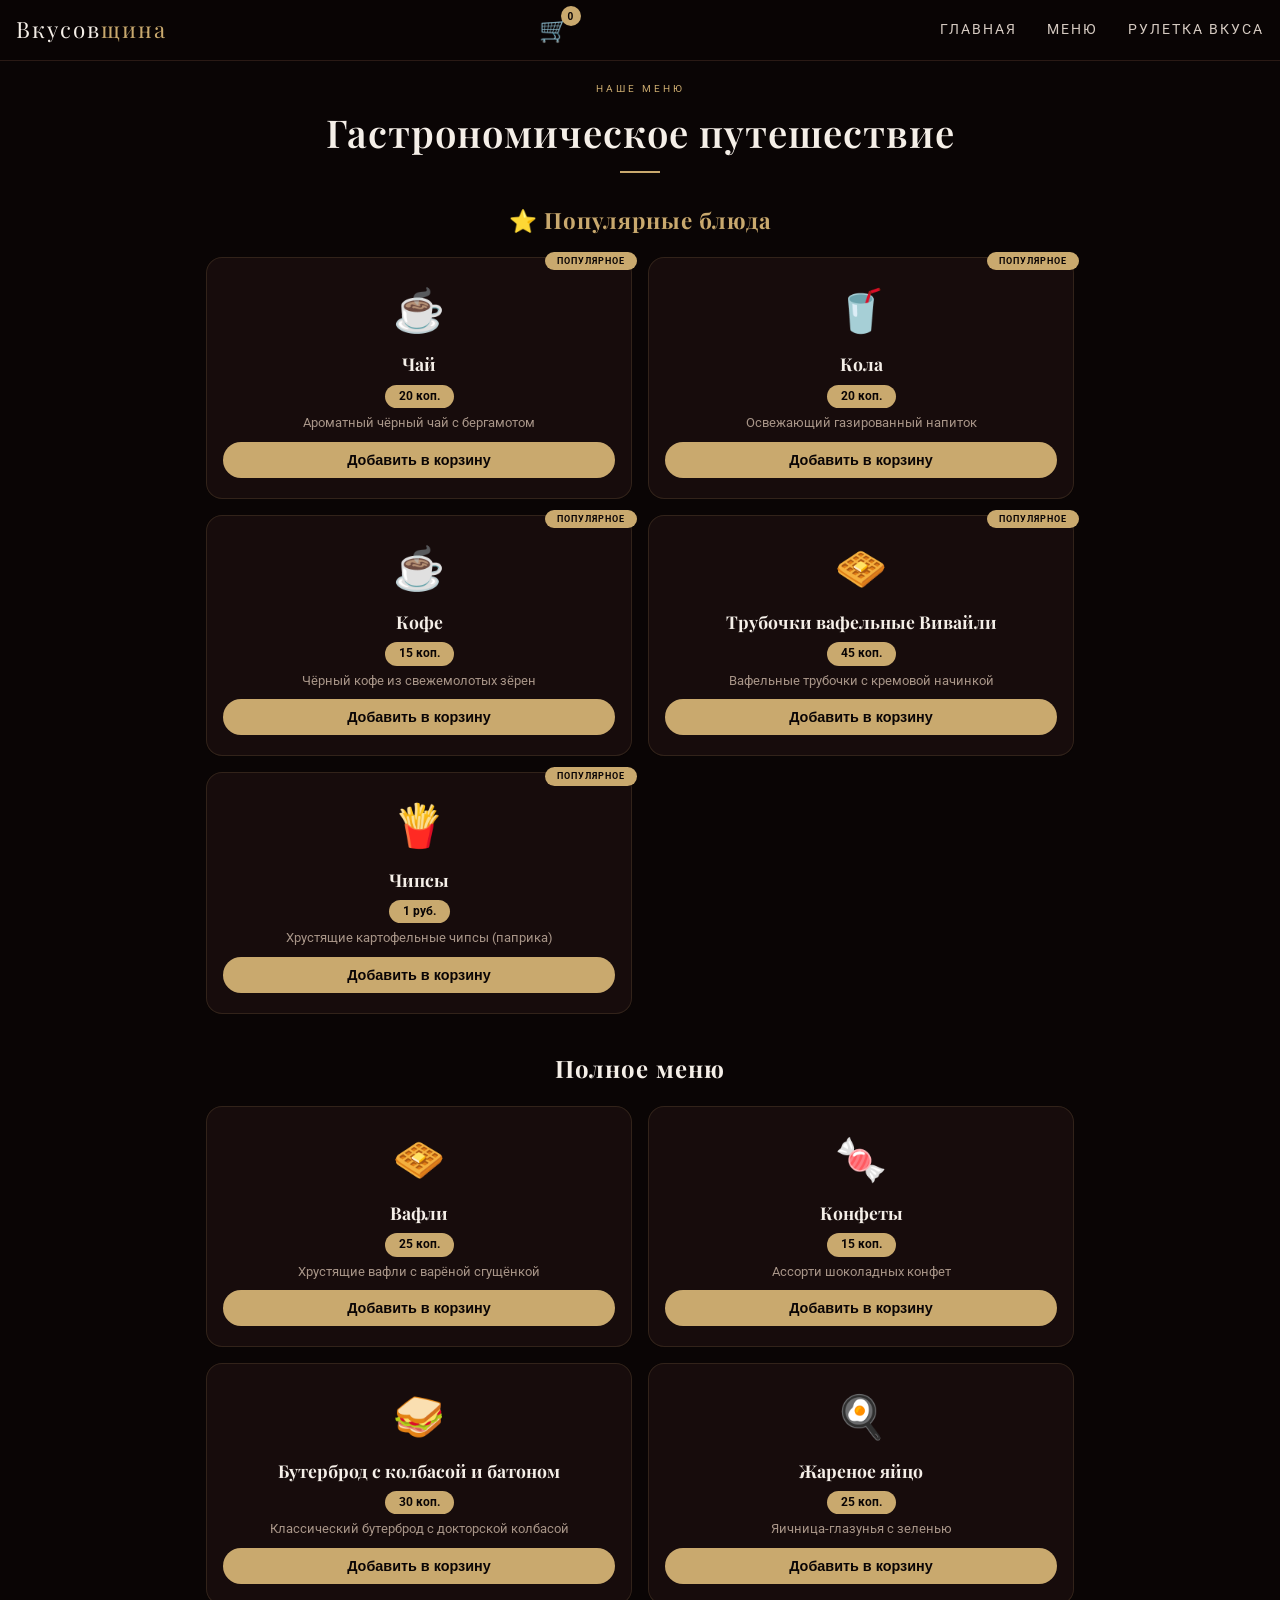
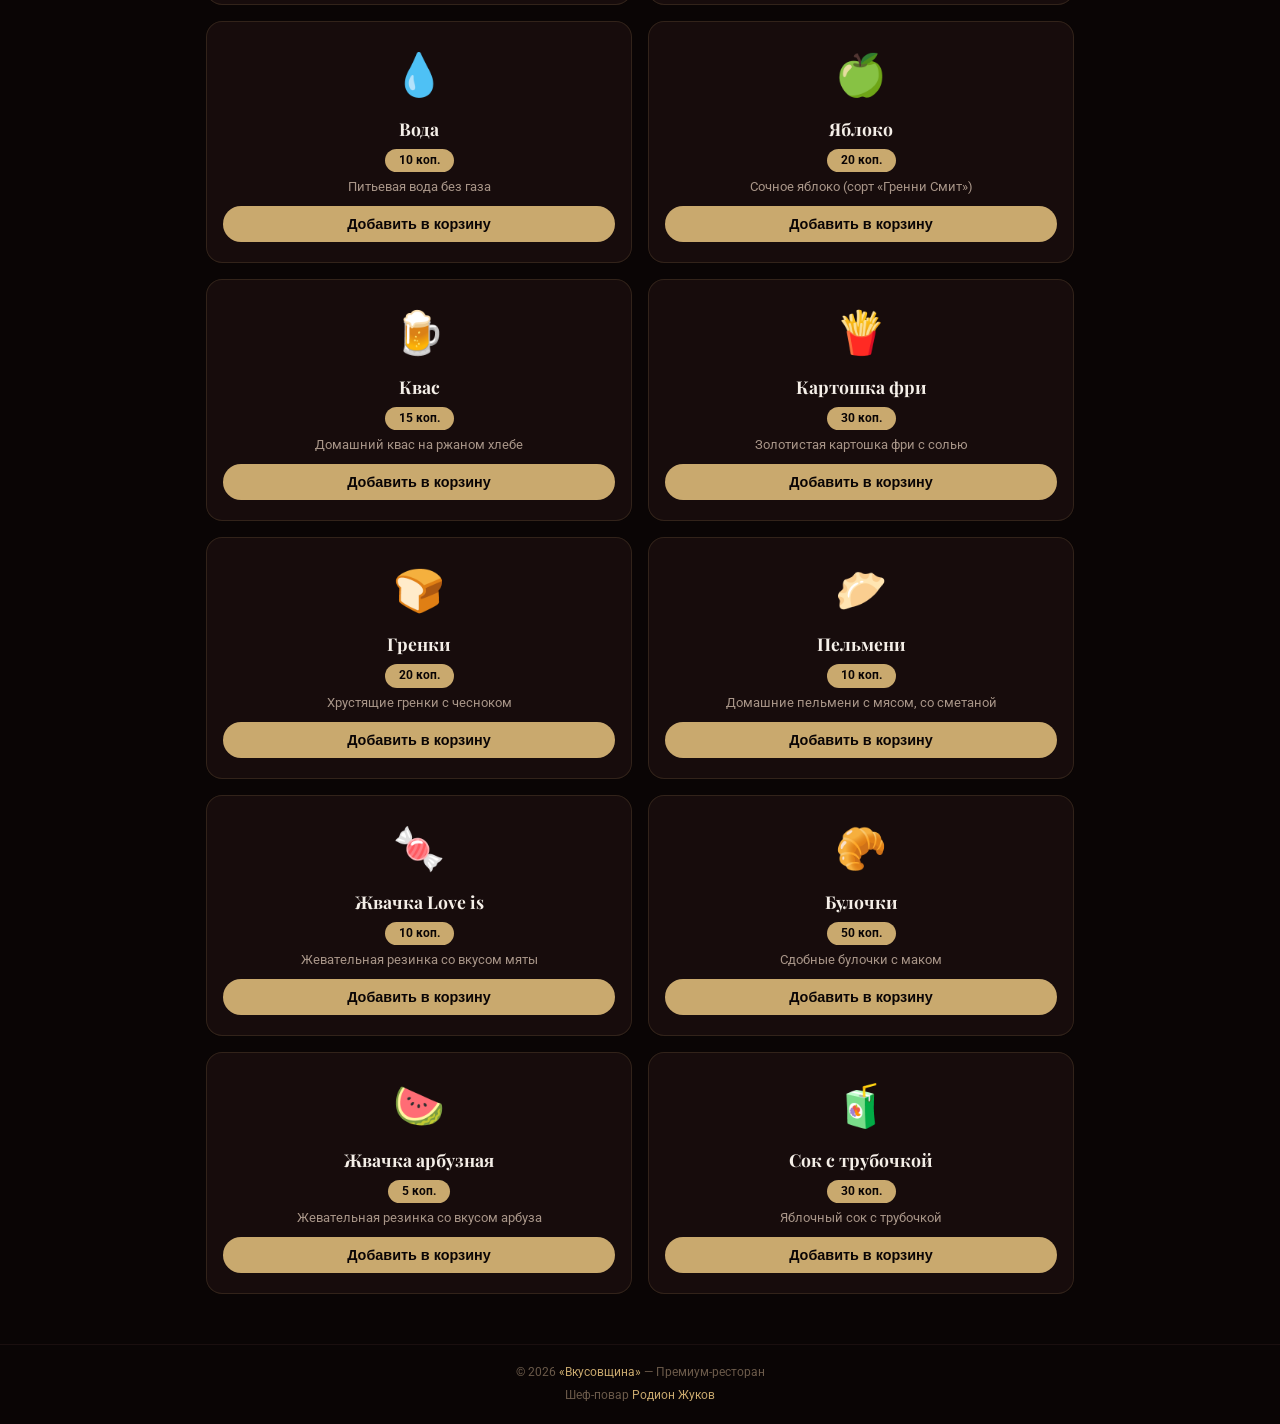
==== menu.html @ ceeba3f9 "Update menu.html" ====
<!DOCTYPE html>
<html lang="ru">
<head>
    <meta charset="UTF-8">
    <meta name="viewport" content="width=device-width, initial-scale=1.0, maximum-scale=1.0, user-scalable=yes">
    <title>Меню | Вкусовщина</title>
    <style>
        @import url('https://fonts.googleapis.com/css2?family=Playfair+Display:ital,wght@0,700;1,700&family=Roboto:wght@300;400;700&display=swap');

        * { margin: 0; padding: 0; box-sizing: border-box; }

        body {
            font-family: 'Roboto', sans-serif;
            background-color: #0a0505;
            color: #f5efe8;
            line-height: 1.6;
            min-height: 100vh;
        }

        .nav {
            background: rgba(10, 5, 5, 0.95);
            backdrop-filter: blur(10px);
            padding: 12px 16px;
            position: sticky;
            top: 0;
            z-index: 100;
            border-bottom: 1px solid #2a1a15;
            display: flex;
            justify-content: space-between;
            align-items: center;
        }
        .nav .logo {
            font-family: 'Playfair Display', serif;
            font-size: 1.4rem;
            color: #f5efe8;
            letter-spacing: 2px;
            text-decoration: none;
        }
        .nav .logo span { color: #c9a96e; }

        .nav .nav-right {
            display: flex;
            align-items: center;
            gap: 12px;
        }
        .nav .cart-btn {
            position: relative;
            background: none;
            border: none;
            font-size: 1.5rem;
            cursor: pointer;
            color: #d4c9c0;
            padding: 4px;
        }
        .nav .cart-btn .cart-count {
            position: absolute;
            top: -6px;
            right: -8px;
            background: #c9a96e;
            color: #0a0505;
            font-size: 0.65rem;
            font-weight: 700;
            border-radius: 50%;
            width: 20px;
            height: 20px;
            display: flex;
            align-items: center;
            justify-content: center;
        }
        .nav .menu-toggle {
            display: flex;
            flex-direction: column;
            cursor: pointer;
            padding: 4px;
            background: none;
            border: none;
            gap: 5px;
        }
        .nav .menu-toggle span {
            display: block;
            width: 28px;
            height: 2px;
            background: #d4c9c0;
            border-radius: 2px;
            transition: 0.3s;
        }
        .nav .menu-toggle.active span:nth-child(1) { transform: rotate(45deg) translate(5px, 5px); }
        .nav .menu-toggle.active span:nth-child(2) { opacity: 0; }
        .nav .menu-toggle.active span:nth-child(3) { transform: rotate(-45deg) translate(5px, -5px); }

        .nav .nav-links {
            display: none;
            flex-direction: column;
            position: absolute;
            top: 60px;
            left: 0;
            right: 0;
            background: rgba(10, 5, 5, 0.98);
            backdrop-filter: blur(10px);
            padding: 20px;
            border-bottom: 1px solid #2a1a15;
            gap: 12px;
        }
        .nav .nav-links.open { display: flex; }
        .nav .nav-links a {
            color: #d4c9c0;
            text-decoration: none;
            font-weight: 400;
            font-size: 1.1rem;
            text-transform: uppercase;
            letter-spacing: 2px;
            padding: 12px 0;
            border-bottom: 1px solid #1a0f0f;
            text-align: center;
        }
        .nav .nav-links a:last-child { border-bottom: none; }
        .nav .nav-links a:hover { color: #c9a96e; }

        .container {
            max-width: 600px;
            margin: 0 auto;
            padding: 20px 16px;
        }
        .section-header {
            text-align: center;
            margin-bottom: 30px;
        }
        .section-header .subtitle {
            font-size: 0.65rem;
            color: #c9a96e;
            text-transform: uppercase;
            letter-spacing: 3px;
            display: block;
            margin-bottom: 4px;
        }
        .section-header h1 {
            font-family: 'Playfair Display', serif;
            font-size: clamp(1.8rem, 5vw, 2.4rem);
            color: #f5efe8;
            font-weight: 600;
            letter-spacing: 1px;
        }
        .section-line {
            width: 40px;
            height: 2px;
            background: #c9a96e;
            margin: 8px auto 0;
        }

        .popular-section {
            margin-bottom: 35px;
        }
        .popular-section h2 {
            font-family: 'Playfair Display', serif;
            font-size: 1.4rem;
            color: #c9a96e;
            text-align: center;
            margin-bottom: 18px;
            letter-spacing: 1px;
        }

        .menu-grid {
            display: grid;
            grid-template-columns: 1fr;
            gap: 16px;
        }
        .menu-item {
            background: rgba(26, 15, 15, 0.85);
            backdrop-filter: blur(10px);
            border-radius: 16px;
            padding: 20px 16px;
            border: 1px solid rgba(201, 169, 110, 0.15);
            transition: all 0.3s;
            text-align: center;
            position: relative;
        }
        .menu-item .emoji {
            font-size: 2.6rem;
            display: block;
            margin-bottom: 6px;
        }
        .menu-item h3 {
            font-family: 'Playfair Display', serif;
            font-size: 1.1rem;
            color: #f5efe8;
            margin-bottom: 2px;
        }
        .menu-item .price {
            display: inline-block;
            background: #c9a96e;
            color: #0a0505;
            font-weight: 700;
            padding: 2px 14px;
            border-radius: 20px;
            font-size: 0.75rem;
            margin: 4px 0 6px;
        }
        .menu-item p {
            color: #a89588;
            font-size: 0.8rem;
            line-height: 1.4;
        }
        .menu-item .add-to-cart {
            margin-top: 10px;
            background: #c9a96e;
            color: #0a0505;
            border: none;
            padding: 10px 16px;
            border-radius: 30px;
            font-weight: 600;
            font-size: 0.9rem;
            cursor: pointer;
            transition: all 0.3s;
            width: 100%;
        }
        .menu-item .add-to-cart:hover {
            background: #e8d5a8;
        }

        .popular-badge {
            display: inline-block;
            background: #c9a96e;
            color: #0a0505;
            font-size: 0.55rem;
            font-weight: 700;
            padding: 2px 12px;
            border-radius: 20px;
            text-transform: uppercase;
            letter-spacing: 1px;
            position: absolute;
            top: -6px;
            right: -6px;
        }

        /* Модалки */
        .modal-overlay {
            display: none;
            position: fixed;
            inset: 0;
            background: rgba(0,0,0,0.85);
            backdrop-filter: blur(8px);
            z-index: 200;
            justify-content: center;
            align-items: center;
            padding: 20px;
        }
        .modal-overlay.open { display: flex; }
        .modal {
            background: #1a0f0f;
            border: 2px solid #c9a96e;
            border-radius: 24px;
            padding: 30px 20px;
            max-width: 450px;
            width: 100%;
            text-align: center;
            animation: modalPop 0.3s ease-out;
            position: relative;
        }
        @keyframes modalPop {
            0% { transform: scale(0.95); opacity: 0; }
            100% { transform: scale(1); opacity: 1; }
        }
        .modal .close-modal-btn {
            background: #c9a96e;
            color: #0a0505;
            border: none;
            padding: 10px 30px;
            border-radius: 30px;
            font-weight: 600;
            font-size: 1rem;
            cursor: pointer;
            transition: all 0.3s;
            margin-top: 10px;
        }
        .modal .close-modal-btn:hover { background: #e8d5a8; }
        .modal .modal-close-btn {
            position: absolute;
            top: 10px;
            right: 16px;
            font-size: 1.5rem;
            color: #a89588;
            cursor: pointer;
            background: none;
            border: none;
        }
        .modal .modal-close-btn:hover { color: #f5efe8; }

        .cart-modal .cart-items {
            margin: 15px 0;
            max-height: 250px;
            overflow-y: auto;
            text-align: left;
        }
        .cart-modal .cart-item {
            display: flex;
            justify-content: space-between;
            padding: 8px 0;
            border-bottom: 1px solid #2a1a15;
        }
        .cart-modal .cart-item .name { font-size: 0.95rem; }
        .cart-modal .cart-item .remove-btn {
            background: none;
            border: none;
            color: #a89588;
            font-size: 1.1rem;
            cursor: pointer;
        }
        .cart-modal .cart-item .remove-btn:hover { color: #e74c3c; }
        .cart-modal .cart-total {
            font-weight: 700;
            margin: 10px 0;
        }
        .cart-modal .order-cart-btn {
            background: #c9a96e;
            color: #0a0505;
            border: none;
            padding: 12px;
            border-radius: 30px;
            font-weight: 600;
            font-size: 1rem;
            cursor: pointer;
            width: 100%;
            margin-top: 5px;
        }
        .cart-modal .order-cart-btn:hover { background: #e8d5a8; }
        .cart-modal .empty-cart { color: #a89588; padding: 20px 0; }

        /* Модалка успеха */
        #orderSuccessModal .modal { border-color: #4CAF50; }
        #orderSuccessModal .emoji-big { font-size: 3.5rem; display: block; margin-bottom: 6px; }
        #orderSuccessModal h2 { color: #4CAF50; font-family: 'Playfair Display', serif; font-size: 1.6rem; }
        #orderSuccessModal .message { color: #d4c9c0; margin: 10px 0; }
        #orderSuccessModal .thanks { color: #c9a96e; font-weight: 700; margin-bottom: 10px; }

        .footer {
            background: #0a0505;
            text-align: center;
            padding: 18px;
            border-top: 1px solid #1a0f0f;
            color: #6b5a4a;
            font-size: 0.75rem;
            margin-top: 30px;
        }
        .footer span { color: #c9a96e; }

        @media (min-width: 500px) {
            .menu-grid { grid-template-columns: 1fr 1fr; }
        }
        @media (min-width: 768px) {
            .nav .menu-toggle { display: none; }
            .nav .nav-links {
                display: flex !important;
                flex-direction: row;
                position: static;
                background: none;
                backdrop-filter: none;
                padding: 0;
                border: none;
                gap: 30px;
            }
            .nav .nav-links a {
                font-size: 0.85rem;
                padding: 6px 0;
                border-bottom: none;
                text-align: left;
            }
            .container { max-width: 900px; }
        }
    </style>
</head>
<body>

    <!-- НАВИГАЦИЯ -->
    <nav class="nav">
        <a href="index.html" class="logo">Вкусов<span>щина</span></a>
        <div class="nav-right">
            <button class="cart-btn" id="cartBtn" aria-label="Корзина">
                🛒
                <span class="cart-count" id="cartCount">0</span>
            </button>
            <button class="menu-toggle" id="menuToggle" aria-label="Открыть меню">
                <span></span><span></span><span></span>
            </button>
        </div>
        <div class="nav-links" id="navLinks">
            <a href="index.html">Главная</a>
            <a href="menu.html">Меню</a>
            <a href="roulette.html">Рулетка Вкуса</a>
        </div>
    </nav>

    <div class="container">
        <div class="section-header">
            <span class="subtitle">Наше меню</span>
            <h1>Гастрономическое путешествие</h1>
            <div class="section-line"></div>
        </div>

        <div class="popular-section">
            <h2>⭐ Популярные блюда</h2>
            <div class="menu-grid" id="popularGrid"></div>
        </div>

        <h2 style="font-family:'Playfair Display',serif;font-size:1.5rem;color:#f5efe8;text-align:center;margin-bottom:18px;letter-spacing:1px;">Полное меню</h2>
        <div class="menu-grid" id="menuGrid"></div>
    </div>

    <!-- МОДАЛКА КОРЗИНЫ -->
    <div class="modal-overlay cart-modal" id="cartModal">
        <div class="modal">
            <button class="modal-close-btn" id="closeCartBtn">✕</button>
            <h2 style="text-align:center;">🛒 Корзина</h2>
            <div class="cart-items" id="cartItems"></div>
            <div class="cart-total" id="cartTotal">Итого: 0 блюд</div>
            <button class="order-cart-btn" id="orderCartBtn">Оформить заказ</button>
        </div>
    </div>

    <!-- МОДАЛКА УСПЕШНОГО ЗАКАЗА -->
    <div class="modal-overlay" id="orderSuccessModal">
        <div class="modal">
            <span class="emoji-big">✅</span>
            <h2>Заказ оформлен!</h2>
            <div class="message">Ваш заказ принят! Мы уже начали готовить.<br>Ожидайте звонка для подтверждения.</div>
            <div class="thanks">Спасибо, что выбрали «Вкусовщину»!</div>
            <button class="close-modal-btn" id="closeSuccessBtn">Отлично!</button>
        </div>
    </div>

    <footer class="footer">
        <p>© 2026 <span>«Вкусовщина»</span> — Премиум-ресторан</p>
        <p style="margin-top: 4px;">Шеф-повар <span>Родион Жуков</span></p>
    </footer>

    <!-- Подключаем cart.js -->
    <script src="cart.js"></script>

    <script>
        // ===== ДАННЫЕ =====
        const allDishes = [
            { name: 'Чай', emoji: '☕', price: '20 коп.', desc: 'Ароматный чёрный чай с бергамотом' },
            { name: 'Вафли', emoji: '🧇', price: '25 коп.', desc: 'Хрустящие вафли с варёной сгущёнкой' },
            { name: 'Конфеты', emoji: '🍬', price: '15 коп.', desc: 'Ассорти шоколадных конфет' },
            { name: 'Бутерброд с колбасой и батоном', emoji: '🥪', price: '30 коп.', desc: 'Классический бутерброд с докторской колбасой' },
            { name: 'Жареное яйцо', emoji: '🍳', price: '25 коп.', desc: 'Яичница-глазунья с зеленью' },
            { name: 'Вода', emoji: '💧', price: '10 коп.', desc: 'Питьевая вода без газа' },
            { name: 'Кола', emoji: '🥤', price: '20 коп.', desc: 'Освежающий газированный напиток' },
            { name: 'Яблоко', emoji: '🍏', price: '20 коп.', desc: 'Сочное яблоко (сорт «Гренни Смит»)' },
            { name: 'Квас', emoji: '🍺', price: '15 коп.', desc: 'Домашний квас на ржаном хлебе' },
            { name: 'Кофе', emoji: '☕', price: '15 коп.', desc: 'Чёрный кофе из свежемолотых зёрен' },
            { name: 'Картошка фри', emoji: '🍟', price: '30 коп.', desc: 'Золотистая картошка фри с солью' },
            { name: 'Гренки', emoji: '🍞', price: '20 коп.', desc: 'Хрустящие гренки с чесноком' },
            { name: 'Трубочки вафельные Вивайли', emoji: '🧇', price: '45 коп.', desc: 'Вафельные трубочки с кремовой начинкой' },
            { name: 'Пельмени', emoji: '🥟', price: '10 коп.', desc: 'Домашние пельмени с мясом, со сметаной' },
            { name: 'Чипсы', emoji: '🍟', price: '1 руб.', desc: 'Хрустящие картофельные чипсы (паприка)' },
            { name: 'Жвачка Love is', emoji: '🍬', price: '10 коп.', desc: 'Жевательная резинка со вкусом мяты' },
            { name: 'Булочки', emoji: '🥐', price: '50 коп.', desc: 'Сдобные булочки с маком' },
            { name: 'Жвачка арбузная', emoji: '🍉', price: '5 коп.', desc: 'Жевательная резинка со вкусом арбуза' },
            { name: 'Сок с трубочкой', emoji: '🧃', price: '30 коп.', desc: 'Яблочный сок с трубочкой' }
        ];

        const popularNames = ['Трубочки вафельные Вивайли', 'Чипсы', 'Кофе', 'Чай', 'Кола'];
        const popularDishes = allDishes.filter(d => popularNames.includes(d.name));
        const menuDishes = allDishes.filter(d => !popularNames.includes(d.name));

        // Делаем allDishes глобальной для cart.js
        window.allDishes = allDishes;

        function renderDishes(containerId, dishes, isPopular = false) {
            const container = document.getElementById(containerId);
            container.innerHTML = dishes.map(d => `
                <div class="menu-item">
                    ${isPopular ? '<span class="popular-badge">Популярное</span>' : ''}
                    <span class="emoji">${d.emoji}</span>
                    <h3>${d.name}</h3>
                    <span class="price">${d.price}</span>
                    <p>${d.desc}</p>
                    <button class="add-to-cart" data-name="${d.name}">Добавить в корзину</button>
                </div>
            `).join('');

            container.querySelectorAll('.add-to-cart').forEach(btn => {
                btn.addEventListener('click', function() {
                    const name = this.dataset.name;
                    window.addToCart(name, allDishes);
                });
            });
        }

        renderDishes('popularGrid', popularDishes, true);
        renderDishes('menuGrid', menuDishes, false);

        // Бургер
        const toggle = document.getElementById('menuToggle');
        const links = document.getElementById('navLinks');
        toggle.addEventListener('click', function() {
            this.classList.toggle('active');
            links.classList.toggle('open');
        });
        links.querySelectorAll('a').forEach(link => {
            link.addEventListener('click', () => {
                toggle.classList.remove('active');
                links.classList.remove('open');
            });
        });
    </script>

</body>
</html>
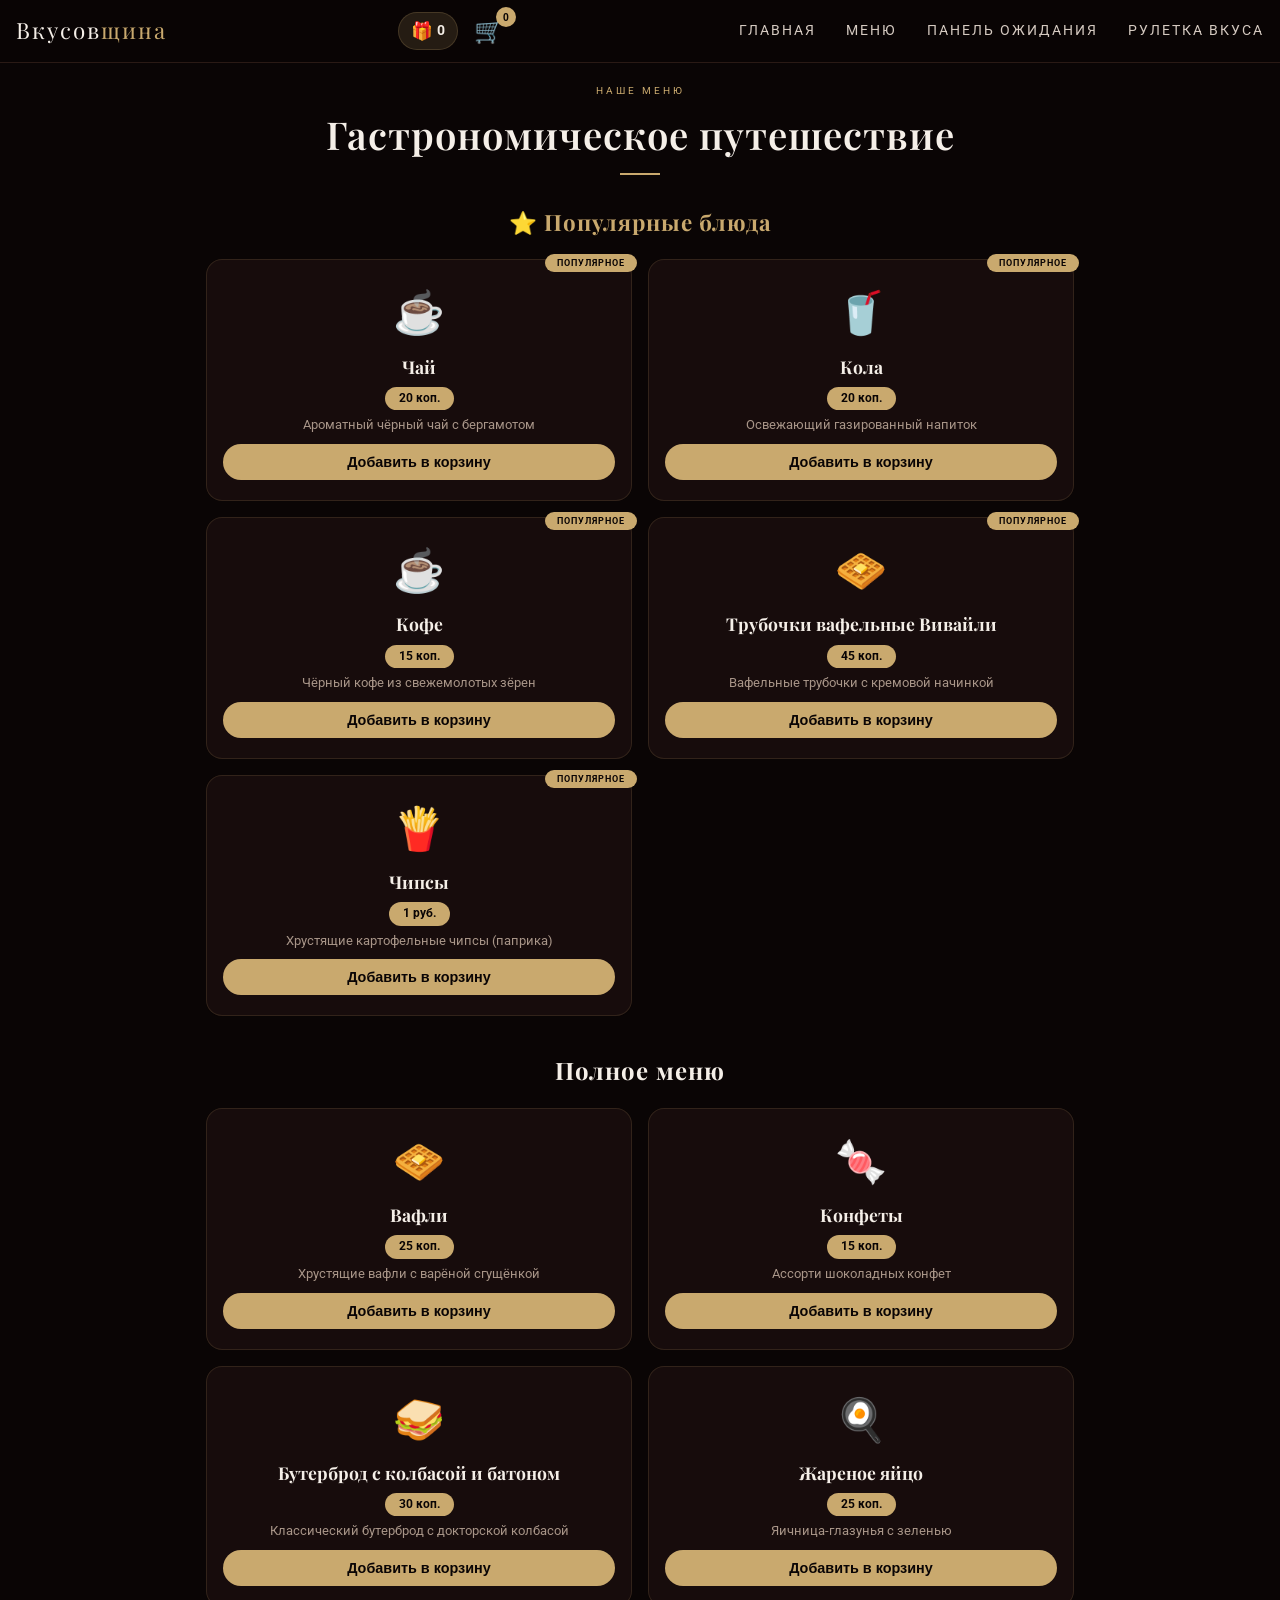
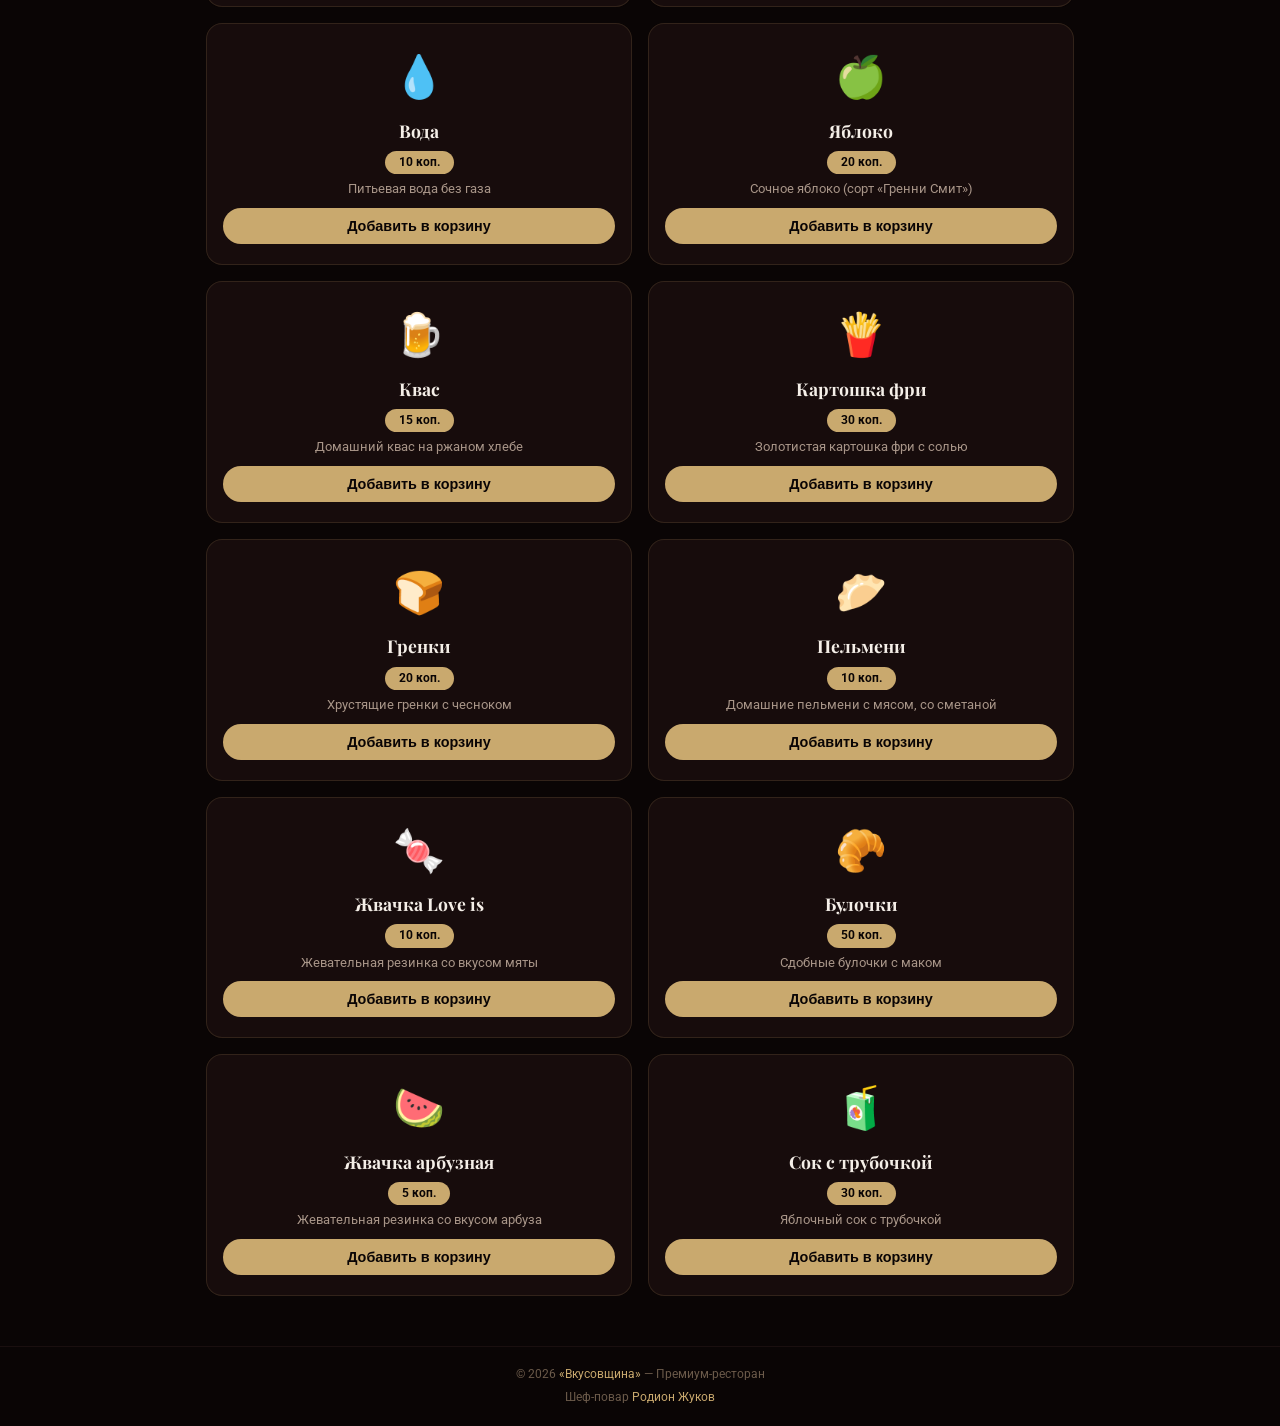
==== commit a9dfa69a: "Update menu.html" ====
--- a/menu.html
+++ b/menu.html
@@ -5,6 +5,7 @@
     <meta name="viewport" content="width=device-width, initial-scale=1.0, maximum-scale=1.0, user-scalable=yes">
     <title>Меню | Вкусовщина</title>
     <style>
+        /* ===== Все стили как раньше, плюс модалка пожелания ===== */
         @import url('https://fonts.googleapis.com/css2?family=Playfair+Display:ital,wght@0,700;1,700&family=Roboto:wght@300;400;700&display=swap');
 
         * { margin: 0; padding: 0; box-sizing: border-box; }
@@ -43,6 +44,19 @@
             align-items: center;
             gap: 12px;
         }
+        .nav .bonus-display {
+            color: #c9a96e;
+            font-size: 0.85rem;
+            display: flex;
+            align-items: center;
+            gap: 4px;
+            background: rgba(201, 169, 110, 0.15);
+            padding: 4px 12px;
+            border-radius: 30px;
+            border: 1px solid rgba(201, 169, 110, 0.2);
+        }
+        .nav .bonus-display .icon { font-size: 1.1rem; }
+        .nav .bonus-display .count { font-weight: 700; color: #f5efe8; }
         .nav .cart-btn {
             position: relative;
             background: none;
@@ -324,6 +338,26 @@
         }
         .cart-modal .order-cart-btn:hover { background: #e8d5a8; }
         .cart-modal .empty-cart { color: #a89588; padding: 20px 0; }
+
+        /* Модалка пожелания */
+        .wish-modal textarea {
+            width: 100%;
+            padding: 10px;
+            border-radius: 12px;
+            border: 1px solid #2a1a15;
+            background: #0a0505;
+            color: #f5efe8;
+            font-size: 1rem;
+            resize: vertical;
+            min-height: 80px;
+            margin: 10px 0 16px;
+            font-family: inherit;
+        }
+        .wish-modal textarea:focus { border-color: #c9a96e; outline: none; }
+        .wish-modal .wish-label {
+            color: #d4c9c0;
+            font-size: 0.9rem;
+        }
 
         /* Модалка успеха */
         #orderSuccessModal .modal { border-color: #4CAF50; }
@@ -374,6 +408,10 @@
     <nav class="nav">
         <a href="index.html" class="logo">Вкусов<span>щина</span></a>
         <div class="nav-right">
+            <div class="bonus-display" id="bonusDisplay">
+                <span class="icon">🎁</span>
+                <span class="count" id="bonusCount">0</span>
+            </div>
             <button class="cart-btn" id="cartBtn" aria-label="Корзина">
                 🛒
                 <span class="cart-count" id="cartCount">0</span>
@@ -385,6 +423,7 @@
         <div class="nav-links" id="navLinks">
             <a href="index.html">Главная</a>
             <a href="menu.html">Меню</a>
+            <a href="status.html">Панель ожидания</a>
             <a href="roulette.html">Рулетка Вкуса</a>
         </div>
     </nav>
@@ -416,12 +455,23 @@
         </div>
     </div>
 
+    <!-- МОДАЛКА ПОЖЕЛАНИЯ (появляется при оформлении) -->
+    <div class="modal-overlay wish-modal" id="wishModal">
+        <div class="modal">
+            <button class="modal-close-btn" id="closeWishBtn">✕</button>
+            <h2>📝 Пожелание к заказу</h2>
+            <p class="wish-label">Оставьте комментарий для повара (необязательно)</p>
+            <textarea id="wishText" placeholder="Например: без лука, побольше соуса..."></textarea>
+            <button class="close-modal-btn" id="confirmOrderBtn">Отправить заказ</button>
+        </div>
+    </div>
+
     <!-- МОДАЛКА УСПЕШНОГО ЗАКАЗА -->
     <div class="modal-overlay" id="orderSuccessModal">
         <div class="modal">
             <span class="emoji-big">✅</span>
             <h2>Заказ оформлен!</h2>
-            <div class="message">Ваш заказ принят! Мы уже начали готовить.<br>Ожидайте звонка для подтверждения.</div>
+            <div class="message">Ваш заказ принят! Мы уже начали готовить.<br>Следите за статусом в <strong>Панели ожидания</strong>.</div>
             <div class="thanks">Спасибо, что выбрали «Вкусовщину»!</div>
             <button class="close-modal-btn" id="closeSuccessBtn">Отлично!</button>
         </div>
@@ -432,11 +482,14 @@
         <p style="margin-top: 4px;">Шеф-повар <span>Родион Жуков</span></p>
     </footer>
 
-    <!-- Подключаем cart.js -->
-    <script src="cart.js"></script>
-
     <script>
-        // ===== ДАННЫЕ =====
+        // ===== ВСЯ ЛОГИКА =====
+
+        // ----- НАСТРОЙКИ TELEGRAM -----
+        const TELEGRAM_BOT_TOKEN = '8752139780:AAEIbtDqq2F3FJ2TqFWcINLWg6Zml8UyAQI';
+        const TELEGRAM_CHAT_ID = '7892506421';
+
+        // ----- ДАННЫЕ БЛЮД -----
         const allDishes = [
             { name: 'Чай', emoji: '☕', price: '20 коп.', desc: 'Ароматный чёрный чай с бергамотом' },
             { name: 'Вафли', emoji: '🧇', price: '25 коп.', desc: 'Хрустящие вафли с варёной сгущёнкой' },
@@ -463,9 +516,189 @@
         const popularDishes = allDishes.filter(d => popularNames.includes(d.name));
         const menuDishes = allDishes.filter(d => !popularNames.includes(d.name));
 
-        // Делаем allDishes глобальной для cart.js
-        window.allDishes = allDishes;
-
+        // ----- КОРЗИНА, БОНУСЫ, ЗАКАЗЫ -----
+        let cart = JSON.parse(localStorage.getItem('cart')) || [];
+
+        function saveCart() {
+            localStorage.setItem('cart', JSON.stringify(cart));
+            updateCartUI();
+            updateBonusUI();
+        }
+
+        function updateCartUI() {
+            document.getElementById('cartCount').textContent = cart.length;
+        }
+
+        function updateBonusUI() {
+            const bonus = parseInt(localStorage.getItem('bonus')) || 0;
+            document.getElementById('bonusCount').textContent = bonus;
+        }
+
+        function addToCart(dishName) {
+            const dish = allDishes.find(d => d.name === dishName);
+            if (!dish) return;
+            cart.push({ ...dish });
+            saveCart();
+            showNotification(`${dish.emoji} ${dish.name} добавлено в корзину!`);
+        }
+
+        function removeFromCart(index) {
+            cart.splice(index, 1);
+            saveCart();
+            renderCartModal();
+        }
+
+        function clearCart() {
+            cart = [];
+            saveCart();
+            renderCartModal();
+        }
+
+        function showNotification(text) {
+            const notif = document.createElement('div');
+            notif.style.cssText = `
+                position: fixed; bottom: 80px; left: 50%; transform: translateX(-50%);
+                background: #1a0f0f; color: #f5efe8;
+                padding: 14px 24px; border-radius: 30px;
+                border: 1px solid #c9a96e;
+                box-shadow: 0 4px 20px rgba(0,0,0,0.6);
+                z-index: 999; font-weight: 500;
+                transition: opacity 0.5s;
+                max-width: 90%;
+                text-align: center;
+                font-size: 1rem;
+            `;
+            notif.textContent = text;
+            document.body.appendChild(notif);
+            setTimeout(() => {
+                notif.style.opacity = '0';
+                setTimeout(() => notif.remove(), 500);
+            }, 2500);
+        }
+
+        // ----- TELEGRAM ОТПРАВКА -----
+        function sendTelegramMessage(message) {
+            const url = `https://api.telegram.org/bot${TELEGRAM_BOT_TOKEN}/sendMessage`;
+            return fetch(url, {
+                method: 'POST',
+                headers: { 'Content-Type': 'application/json' },
+                body: JSON.stringify({
+                    chat_id: TELEGRAM_CHAT_ID,
+                    text: message,
+                    parse_mode: 'HTML',
+                    disable_web_page_preview: true,
+                })
+            })
+            .then(r => r.json())
+            .then(data => {
+                if (!data.ok) throw new Error(data.description);
+                console.log('✅ Сообщение отправлено');
+            })
+            .catch(err => console.error('❌ Ошибка:', err));
+        }
+
+        // ----- СОЗДАНИЕ ЗАКАЗА (с пожеланием) -----
+        function createOrder(wish) {
+            if (cart.length === 0) {
+                alert('Корзина пуста!');
+                return;
+            }
+            const userName = localStorage.getItem('userName') || 'Гость';
+            const orderId = Date.now().toString(36) + Math.random().toString(36).substr(2, 4);
+            const total = cart.reduce((sum, d) => sum + parseFloat(d.price.replace(/\D/g,'')) || 0, 0);
+            const dishesList = cart.map((d, i) => `${i+1}. ${d.emoji} ${d.name} (${d.price})`).join('\n');
+
+            // Сохраняем заказ в localStorage для панели ожидания
+            const order = {
+                id: orderId,
+                items: cart.map(d => ({ name: d.name, emoji: d.emoji, price: d.price })),
+                total: total,
+                wish: wish || 'Без пожеланий',
+                createdAt: Date.now(),
+                status: 'готовится', // 'готовится' или 'выполнен'
+                userName: userName
+            };
+            // Сохраняем в массив заказов (текущий + история)
+            let orders = JSON.parse(localStorage.getItem('orders')) || [];
+            orders.push(order);
+            localStorage.setItem('orders', JSON.stringify(orders));
+
+            // Начисляем бонусы (10% от суммы в копейках)
+            const bonusEarned = Math.floor(total * 0.1);
+            let currentBonus = parseInt(localStorage.getItem('bonus')) || 0;
+            currentBonus += bonusEarned;
+            localStorage.setItem('bonus', currentBonus);
+
+            // Отправляем в Telegram
+            const msg = `🆕 <b>Новый заказ #${orderId}</b>\n\n👤 Имя: ${userName}\n📋 Блюда:\n${dishesList}\n💰 Сумма: ${total} коп.\n📝 Пожелание: ${wish || 'Нет'}\n\n🕒 Статус: готовится (10 минут)\n\n🔔 Для подтверждения заказа перейдите в <a href="https://ваш-сайт/status.html">Панель ожидания</a> и нажмите «Подтвердить заказ».`;
+            sendTelegramMessage(msg);
+
+            // Очищаем корзину
+            clearCart();
+
+            // Показываем модалку успеха
+            showOrderSuccess();
+
+            // Закрываем модалку пожелания
+            document.getElementById('wishModal').classList.remove('open');
+        }
+
+        function showOrderSuccess() {
+            const modal = document.getElementById('orderSuccessModal');
+            modal.classList.add('open');
+            document.getElementById('closeSuccessBtn').onclick = function() {
+                modal.classList.remove('open');
+            };
+            modal.onclick = function(e) {
+                if (e.target === modal) modal.classList.remove('open');
+            };
+            document.addEventListener('keydown', function esc(e) {
+                if (e.key === 'Escape' && modal.classList.contains('open')) {
+                    modal.classList.remove('open');
+                    document.removeEventListener('keydown', esc);
+                }
+            });
+        }
+
+        // ----- МОДАЛКА КОРЗИНЫ -----
+        function renderCartModal() {
+            const container = document.getElementById('cartItems');
+            const totalSpan = document.getElementById('cartTotal');
+            if (cart.length === 0) {
+                container.innerHTML = `<div class="empty-cart">Корзина пуста</div>`;
+                totalSpan.textContent = 'Итого: 0 блюд';
+                return;
+            }
+            let html = '';
+            cart.forEach((item, idx) => {
+                html += `
+                    <div class="cart-item">
+                        <span class="name">${item.emoji} ${item.name} (${item.price})</span>
+                        <button class="remove-btn" data-index="${idx}">✕</button>
+                    </div>
+                `;
+            });
+            container.innerHTML = html;
+            totalSpan.textContent = `Итого: ${cart.length} блюд`;
+            container.querySelectorAll('.remove-btn').forEach(btn => {
+                btn.addEventListener('click', function() {
+                    const idx = parseInt(this.dataset.index);
+                    removeFromCart(idx);
+                });
+            });
+        }
+
+        // ----- ОФОРМЛЕНИЕ ЗАКАЗА (открывает модалку пожелания) -----
+        function openWishModal() {
+            if (cart.length === 0) {
+                alert('Корзина пуста!');
+                return;
+            }
+            document.getElementById('wishModal').classList.add('open');
+            document.getElementById('wishText').value = '';
+        }
+
+        // ----- ИНИЦИАЛИЗАЦИЯ МЕНЮ -----
         function renderDishes(containerId, dishes, isPopular = false) {
             const container = document.getElementById(containerId);
             container.innerHTML = dishes.map(d => `
@@ -482,14 +715,12 @@
             container.querySelectorAll('.add-to-cart').forEach(btn => {
                 btn.addEventListener('click', function() {
                     const name = this.dataset.name;
-                    window.addToCart(name, allDishes);
+                    addToCart(name);
                 });
             });
         }
 
-        renderDishes('popularGrid', popularDishes, true);
-        renderDishes('menuGrid', menuDishes, false);
-
+        // ===== СОБЫТИЯ =====
         // Бургер
         const toggle = document.getElementById('menuToggle');
         const links = document.getElementById('navLinks');
@@ -503,6 +734,48 @@
                 links.classList.remove('open');
             });
         });
+
+        // Корзина
+        document.getElementById('cartBtn').addEventListener('click', function() {
+            renderCartModal();
+            document.getElementById('cartModal').classList.add('open');
+        });
+        document.getElementById('closeCartBtn').addEventListener('click', function() {
+            document.getElementById('cartModal').classList.remove('open');
+        });
+        document.getElementById('cartModal').addEventListener('click', function(e) {
+            if (e.target === this) this.classList.remove('open');
+        });
+        document.getElementById('orderCartBtn').addEventListener('click', openWishModal);
+
+        // Модалка пожелания
+        document.getElementById('closeWishBtn').addEventListener('click', function() {
+            document.getElementById('wishModal').classList.remove('open');
+        });
+        document.getElementById('wishModal').addEventListener('click', function(e) {
+            if (e.target === this) this.classList.remove('open');
+        });
+        document.getElementById('confirmOrderBtn').addEventListener('click', function() {
+            const wish = document.getElementById('wishText').value.trim();
+            createOrder(wish);
+        });
+
+        // ----- ЗАПУСК -----
+        renderDishes('popularGrid', popularDishes, true);
+        renderDishes('menuGrid', menuDishes, false);
+        updateCartUI();
+        updateBonusUI();
+
+        // Синхронизация при изменении localStorage в других вкладках
+        window.addEventListener('storage', function(e) {
+            if (e.key === 'cart') {
+                cart = JSON.parse(e.newValue) || [];
+                updateCartUI();
+            }
+            if (e.key === 'bonus') {
+                updateBonusUI();
+            }
+        });
     </script>
 
 </body>
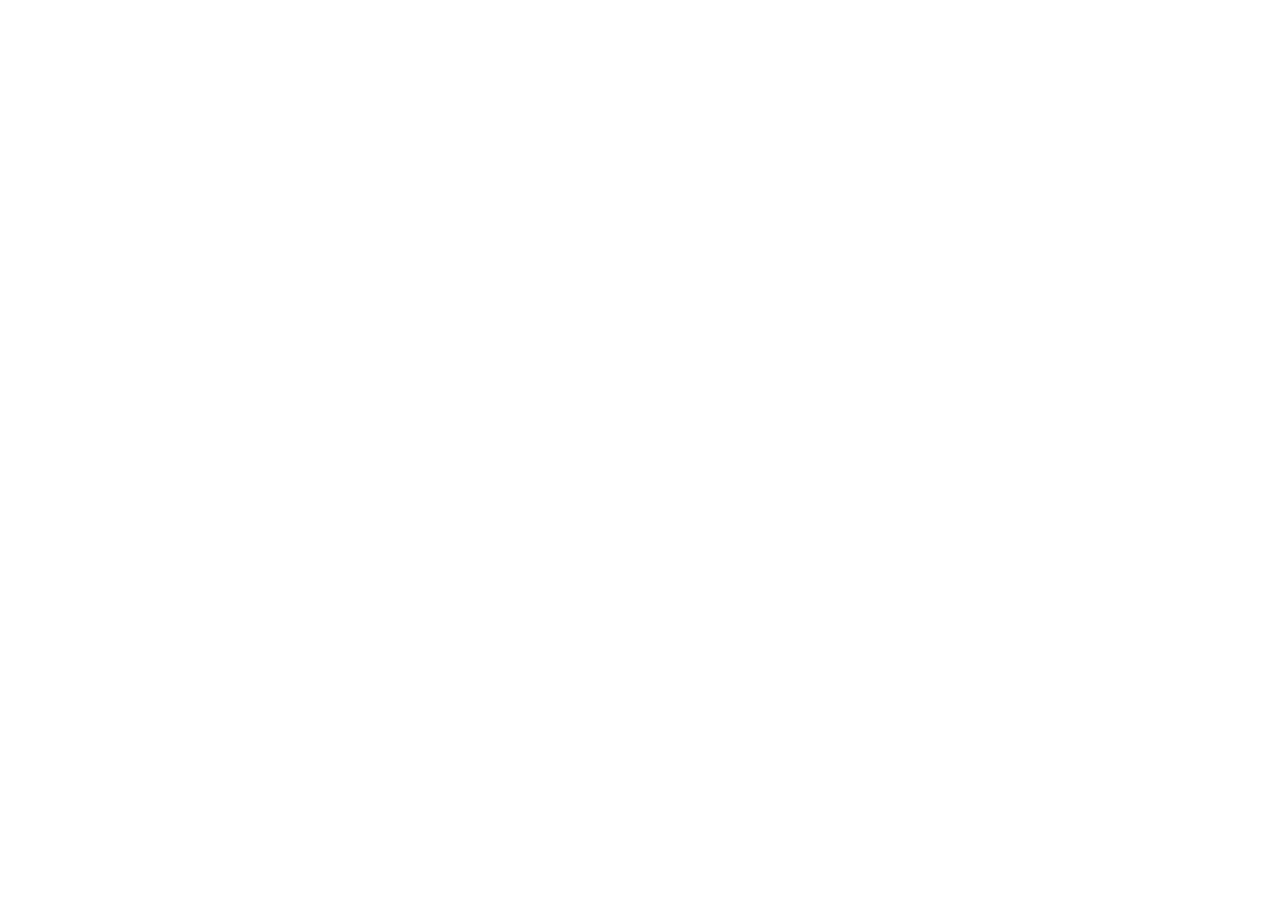
==== commit d2e457b0: "Update menu.html" ====
--- a/menu.html
+++ b/menu.html
@@ -5,599 +5,24 @@
     <meta name="viewport" content="width=device-width, initial-scale=1.0, maximum-scale=1.0, user-scalable=yes">
     <title>Меню | Вкусовщина</title>
     <style>
-        /* ===== Все стили как раньше, плюс модалка пожелания ===== */
-        @import url('https://fonts.googleapis.com/css2?family=Playfair+Display:ital,wght@0,700;1,700&family=Roboto:wght@300;400;700&display=swap');
-
-        * { margin: 0; padding: 0; box-sizing: border-box; }
-
-        body {
-            font-family: 'Roboto', sans-serif;
-            background-color: #0a0505;
-            color: #f5efe8;
-            line-height: 1.6;
-            min-height: 100vh;
-        }
-
-        .nav {
-            background: rgba(10, 5, 5, 0.95);
-            backdrop-filter: blur(10px);
-            padding: 12px 16px;
-            position: sticky;
-            top: 0;
-            z-index: 100;
-            border-bottom: 1px solid #2a1a15;
-            display: flex;
-            justify-content: space-between;
-            align-items: center;
-        }
-        .nav .logo {
-            font-family: 'Playfair Display', serif;
-            font-size: 1.4rem;
-            color: #f5efe8;
-            letter-spacing: 2px;
-            text-decoration: none;
-        }
-        .nav .logo span { color: #c9a96e; }
-
-        .nav .nav-right {
-            display: flex;
-            align-items: center;
-            gap: 12px;
-        }
-        .nav .bonus-display {
-            color: #c9a96e;
-            font-size: 0.85rem;
-            display: flex;
-            align-items: center;
-            gap: 4px;
-            background: rgba(201, 169, 110, 0.15);
-            padding: 4px 12px;
-            border-radius: 30px;
-            border: 1px solid rgba(201, 169, 110, 0.2);
-        }
-        .nav .bonus-display .icon { font-size: 1.1rem; }
-        .nav .bonus-display .count { font-weight: 700; color: #f5efe8; }
-        .nav .cart-btn {
-            position: relative;
-            background: none;
-            border: none;
-            font-size: 1.5rem;
-            cursor: pointer;
-            color: #d4c9c0;
-            padding: 4px;
-        }
-        .nav .cart-btn .cart-count {
-            position: absolute;
-            top: -6px;
-            right: -8px;
-            background: #c9a96e;
-            color: #0a0505;
-            font-size: 0.65rem;
-            font-weight: 700;
-            border-radius: 50%;
-            width: 20px;
-            height: 20px;
-            display: flex;
-            align-items: center;
-            justify-content: center;
-        }
-        .nav .menu-toggle {
-            display: flex;
-            flex-direction: column;
-            cursor: pointer;
-            padding: 4px;
-            background: none;
-            border: none;
-            gap: 5px;
-        }
-        .nav .menu-toggle span {
-            display: block;
-            width: 28px;
-            height: 2px;
-            background: #d4c9c0;
-            border-radius: 2px;
-            transition: 0.3s;
-        }
-        .nav .menu-toggle.active span:nth-child(1) { transform: rotate(45deg) translate(5px, 5px); }
-        .nav .menu-toggle.active span:nth-child(2) { opacity: 0; }
-        .nav .menu-toggle.active span:nth-child(3) { transform: rotate(-45deg) translate(5px, -5px); }
-
-        .nav .nav-links {
-            display: none;
-            flex-direction: column;
-            position: absolute;
-            top: 60px;
-            left: 0;
-            right: 0;
-            background: rgba(10, 5, 5, 0.98);
-            backdrop-filter: blur(10px);
-            padding: 20px;
-            border-bottom: 1px solid #2a1a15;
-            gap: 12px;
-        }
-        .nav .nav-links.open { display: flex; }
-        .nav .nav-links a {
-            color: #d4c9c0;
-            text-decoration: none;
-            font-weight: 400;
-            font-size: 1.1rem;
-            text-transform: uppercase;
-            letter-spacing: 2px;
-            padding: 12px 0;
-            border-bottom: 1px solid #1a0f0f;
-            text-align: center;
-        }
-        .nav .nav-links a:last-child { border-bottom: none; }
-        .nav .nav-links a:hover { color: #c9a96e; }
-
-        .container {
-            max-width: 600px;
-            margin: 0 auto;
-            padding: 20px 16px;
-        }
-        .section-header {
-            text-align: center;
-            margin-bottom: 30px;
-        }
-        .section-header .subtitle {
-            font-size: 0.65rem;
-            color: #c9a96e;
-            text-transform: uppercase;
-            letter-spacing: 3px;
-            display: block;
-            margin-bottom: 4px;
-        }
-        .section-header h1 {
-            font-family: 'Playfair Display', serif;
-            font-size: clamp(1.8rem, 5vw, 2.4rem);
-            color: #f5efe8;
-            font-weight: 600;
-            letter-spacing: 1px;
-        }
-        .section-line {
-            width: 40px;
-            height: 2px;
-            background: #c9a96e;
-            margin: 8px auto 0;
-        }
-
-        .popular-section {
-            margin-bottom: 35px;
-        }
-        .popular-section h2 {
-            font-family: 'Playfair Display', serif;
-            font-size: 1.4rem;
-            color: #c9a96e;
-            text-align: center;
-            margin-bottom: 18px;
-            letter-spacing: 1px;
-        }
-
-        .menu-grid {
-            display: grid;
-            grid-template-columns: 1fr;
-            gap: 16px;
-        }
-        .menu-item {
-            background: rgba(26, 15, 15, 0.85);
-            backdrop-filter: blur(10px);
-            border-radius: 16px;
-            padding: 20px 16px;
-            border: 1px solid rgba(201, 169, 110, 0.15);
-            transition: all 0.3s;
-            text-align: center;
-            position: relative;
-        }
-        .menu-item .emoji {
-            font-size: 2.6rem;
-            display: block;
-            margin-bottom: 6px;
-        }
-        .menu-item h3 {
-            font-family: 'Playfair Display', serif;
-            font-size: 1.1rem;
-            color: #f5efe8;
-            margin-bottom: 2px;
-        }
-        .menu-item .price {
-            display: inline-block;
-            background: #c9a96e;
-            color: #0a0505;
-            font-weight: 700;
-            padding: 2px 14px;
-            border-radius: 20px;
-            font-size: 0.75rem;
-            margin: 4px 0 6px;
-        }
-        .menu-item p {
-            color: #a89588;
-            font-size: 0.8rem;
-            line-height: 1.4;
-        }
-        .menu-item .add-to-cart {
-            margin-top: 10px;
-            background: #c9a96e;
-            color: #0a0505;
-            border: none;
-            padding: 10px 16px;
-            border-radius: 30px;
-            font-weight: 600;
-            font-size: 0.9rem;
-            cursor: pointer;
-            transition: all 0.3s;
-            width: 100%;
-        }
-        .menu-item .add-to-cart:hover {
-            background: #e8d5a8;
-        }
-
-        .popular-badge {
-            display: inline-block;
-            background: #c9a96e;
-            color: #0a0505;
-            font-size: 0.55rem;
-            font-weight: 700;
-            padding: 2px 12px;
-            border-radius: 20px;
-            text-transform: uppercase;
-            letter-spacing: 1px;
-            position: absolute;
-            top: -6px;
-            right: -6px;
-        }
-
-        /* Модалки */
-        .modal-overlay {
-            display: none;
-            position: fixed;
-            inset: 0;
-            background: rgba(0,0,0,0.85);
-            backdrop-filter: blur(8px);
-            z-index: 200;
-            justify-content: center;
-            align-items: center;
-            padding: 20px;
-        }
-        .modal-overlay.open { display: flex; }
-        .modal {
-            background: #1a0f0f;
-            border: 2px solid #c9a96e;
-            border-radius: 24px;
-            padding: 30px 20px;
-            max-width: 450px;
-            width: 100%;
-            text-align: center;
-            animation: modalPop 0.3s ease-out;
-            position: relative;
-        }
-        @keyframes modalPop {
-            0% { transform: scale(0.95); opacity: 0; }
-            100% { transform: scale(1); opacity: 1; }
-        }
-        .modal .close-modal-btn {
-            background: #c9a96e;
-            color: #0a0505;
-            border: none;
-            padding: 10px 30px;
-            border-radius: 30px;
-            font-weight: 600;
-            font-size: 1rem;
-            cursor: pointer;
-            transition: all 0.3s;
-            margin-top: 10px;
-        }
-        .modal .close-modal-btn:hover { background: #e8d5a8; }
-        .modal .modal-close-btn {
-            position: absolute;
-            top: 10px;
-            right: 16px;
-            font-size: 1.5rem;
-            color: #a89588;
-            cursor: pointer;
-            background: none;
-            border: none;
-        }
-        .modal .modal-close-btn:hover { color: #f5efe8; }
-
-        .cart-modal .cart-items {
-            margin: 15px 0;
-            max-height: 250px;
-            overflow-y: auto;
-            text-align: left;
-        }
-        .cart-modal .cart-item {
-            display: flex;
-            justify-content: space-between;
-            padding: 8px 0;
-            border-bottom: 1px solid #2a1a15;
-        }
-        .cart-modal .cart-item .name { font-size: 0.95rem; }
-        .cart-modal .cart-item .remove-btn {
-            background: none;
-            border: none;
-            color: #a89588;
-            font-size: 1.1rem;
-            cursor: pointer;
-        }
-        .cart-modal .cart-item .remove-btn:hover { color: #e74c3c; }
-        .cart-modal .cart-total {
-            font-weight: 700;
-            margin: 10px 0;
-        }
-        .cart-modal .order-cart-btn {
-            background: #c9a96e;
-            color: #0a0505;
-            border: none;
-            padding: 12px;
-            border-radius: 30px;
-            font-weight: 600;
-            font-size: 1rem;
-            cursor: pointer;
-            width: 100%;
-            margin-top: 5px;
-        }
-        .cart-modal .order-cart-btn:hover { background: #e8d5a8; }
-        .cart-modal .empty-cart { color: #a89588; padding: 20px 0; }
-
-        /* Модалка пожелания */
-        .wish-modal textarea {
-            width: 100%;
-            padding: 10px;
-            border-radius: 12px;
-            border: 1px solid #2a1a15;
-            background: #0a0505;
-            color: #f5efe8;
-            font-size: 1rem;
-            resize: vertical;
-            min-height: 80px;
-            margin: 10px 0 16px;
-            font-family: inherit;
-        }
-        .wish-modal textarea:focus { border-color: #c9a96e; outline: none; }
-        .wish-modal .wish-label {
-            color: #d4c9c0;
-            font-size: 0.9rem;
-        }
-
-        /* Модалка успеха */
-        #orderSuccessModal .modal { border-color: #4CAF50; }
-        #orderSuccessModal .emoji-big { font-size: 3.5rem; display: block; margin-bottom: 6px; }
-        #orderSuccessModal h2 { color: #4CAF50; font-family: 'Playfair Display', serif; font-size: 1.6rem; }
-        #orderSuccessModal .message { color: #d4c9c0; margin: 10px 0; }
-        #orderSuccessModal .thanks { color: #c9a96e; font-weight: 700; margin-bottom: 10px; }
-
-        .footer {
-            background: #0a0505;
-            text-align: center;
-            padding: 18px;
-            border-top: 1px solid #1a0f0f;
-            color: #6b5a4a;
-            font-size: 0.75rem;
-            margin-top: 30px;
-        }
-        .footer span { color: #c9a96e; }
-
-        @media (min-width: 500px) {
-            .menu-grid { grid-template-columns: 1fr 1fr; }
-        }
-        @media (min-width: 768px) {
-            .nav .menu-toggle { display: none; }
-            .nav .nav-links {
-                display: flex !important;
-                flex-direction: row;
-                position: static;
-                background: none;
-                backdrop-filter: none;
-                padding: 0;
-                border: none;
-                gap: 30px;
-            }
-            .nav .nav-links a {
-                font-size: 0.85rem;
-                padding: 6px 0;
-                border-bottom: none;
-                text-align: left;
-            }
-            .container { max-width: 900px; }
-        }
+        /* все стили как в предыдущем ответе, они не изменились */
+        /* Я не буду повторять их здесь, чтобы не раздувать ответ, но в финальном файле они должны быть */
+        /* Скопируйте стили из предыдущего полного menu.html */
     </style>
 </head>
 <body>
-
-    <!-- НАВИГАЦИЯ -->
-    <nav class="nav">
-        <a href="index.html" class="logo">Вкусов<span>щина</span></a>
-        <div class="nav-right">
-            <div class="bonus-display" id="bonusDisplay">
-                <span class="icon">🎁</span>
-                <span class="count" id="bonusCount">0</span>
-            </div>
-            <button class="cart-btn" id="cartBtn" aria-label="Корзина">
-                🛒
-                <span class="cart-count" id="cartCount">0</span>
-            </button>
-            <button class="menu-toggle" id="menuToggle" aria-label="Открыть меню">
-                <span></span><span></span><span></span>
-            </button>
-        </div>
-        <div class="nav-links" id="navLinks">
-            <a href="index.html">Главная</a>
-            <a href="menu.html">Меню</a>
-            <a href="status.html">Панель ожидания</a>
-            <a href="roulette.html">Рулетка Вкуса</a>
-        </div>
-    </nav>
-
-    <div class="container">
-        <div class="section-header">
-            <span class="subtitle">Наше меню</span>
-            <h1>Гастрономическое путешествие</h1>
-            <div class="section-line"></div>
-        </div>
-
-        <div class="popular-section">
-            <h2>⭐ Популярные блюда</h2>
-            <div class="menu-grid" id="popularGrid"></div>
-        </div>
-
-        <h2 style="font-family:'Playfair Display',serif;font-size:1.5rem;color:#f5efe8;text-align:center;margin-bottom:18px;letter-spacing:1px;">Полное меню</h2>
-        <div class="menu-grid" id="menuGrid"></div>
-    </div>
-
-    <!-- МОДАЛКА КОРЗИНЫ -->
-    <div class="modal-overlay cart-modal" id="cartModal">
-        <div class="modal">
-            <button class="modal-close-btn" id="closeCartBtn">✕</button>
-            <h2 style="text-align:center;">🛒 Корзина</h2>
-            <div class="cart-items" id="cartItems"></div>
-            <div class="cart-total" id="cartTotal">Итого: 0 блюд</div>
-            <button class="order-cart-btn" id="orderCartBtn">Оформить заказ</button>
-        </div>
-    </div>
-
-    <!-- МОДАЛКА ПОЖЕЛАНИЯ (появляется при оформлении) -->
-    <div class="modal-overlay wish-modal" id="wishModal">
-        <div class="modal">
-            <button class="modal-close-btn" id="closeWishBtn">✕</button>
-            <h2>📝 Пожелание к заказу</h2>
-            <p class="wish-label">Оставьте комментарий для повара (необязательно)</p>
-            <textarea id="wishText" placeholder="Например: без лука, побольше соуса..."></textarea>
-            <button class="close-modal-btn" id="confirmOrderBtn">Отправить заказ</button>
-        </div>
-    </div>
-
-    <!-- МОДАЛКА УСПЕШНОГО ЗАКАЗА -->
-    <div class="modal-overlay" id="orderSuccessModal">
-        <div class="modal">
-            <span class="emoji-big">✅</span>
-            <h2>Заказ оформлен!</h2>
-            <div class="message">Ваш заказ принят! Мы уже начали готовить.<br>Следите за статусом в <strong>Панели ожидания</strong>.</div>
-            <div class="thanks">Спасибо, что выбрали «Вкусовщину»!</div>
-            <button class="close-modal-btn" id="closeSuccessBtn">Отлично!</button>
-        </div>
-    </div>
-
-    <footer class="footer">
-        <p>© 2026 <span>«Вкусовщина»</span> — Премиум-ресторан</p>
-        <p style="margin-top: 4px;">Шеф-повар <span>Родион Жуков</span></p>
-    </footer>
+    <!-- навигация и контент те же, что были -->
+    <!-- ... -->
 
     <script>
         // ===== ВСЯ ЛОГИКА =====
-
-        // ----- НАСТРОЙКИ TELEGRAM -----
         const TELEGRAM_BOT_TOKEN = '8752139780:AAEIbtDqq2F3FJ2TqFWcINLWg6Zml8UyAQI';
         const TELEGRAM_CHAT_ID = '7892506421';
+        const SERVER_URL = 'https://vkusovshina-server.onrender.com'; // <-- ВАШ URL
 
-        // ----- ДАННЫЕ БЛЮД -----
-        const allDishes = [
-            { name: 'Чай', emoji: '☕', price: '20 коп.', desc: 'Ароматный чёрный чай с бергамотом' },
-            { name: 'Вафли', emoji: '🧇', price: '25 коп.', desc: 'Хрустящие вафли с варёной сгущёнкой' },
-            { name: 'Конфеты', emoji: '🍬', price: '15 коп.', desc: 'Ассорти шоколадных конфет' },
-            { name: 'Бутерброд с колбасой и батоном', emoji: '🥪', price: '30 коп.', desc: 'Классический бутерброд с докторской колбасой' },
-            { name: 'Жареное яйцо', emoji: '🍳', price: '25 коп.', desc: 'Яичница-глазунья с зеленью' },
-            { name: 'Вода', emoji: '💧', price: '10 коп.', desc: 'Питьевая вода без газа' },
-            { name: 'Кола', emoji: '🥤', price: '20 коп.', desc: 'Освежающий газированный напиток' },
-            { name: 'Яблоко', emoji: '🍏', price: '20 коп.', desc: 'Сочное яблоко (сорт «Гренни Смит»)' },
-            { name: 'Квас', emoji: '🍺', price: '15 коп.', desc: 'Домашний квас на ржаном хлебе' },
-            { name: 'Кофе', emoji: '☕', price: '15 коп.', desc: 'Чёрный кофе из свежемолотых зёрен' },
-            { name: 'Картошка фри', emoji: '🍟', price: '30 коп.', desc: 'Золотистая картошка фри с солью' },
-            { name: 'Гренки', emoji: '🍞', price: '20 коп.', desc: 'Хрустящие гренки с чесноком' },
-            { name: 'Трубочки вафельные Вивайли', emoji: '🧇', price: '45 коп.', desc: 'Вафельные трубочки с кремовой начинкой' },
-            { name: 'Пельмени', emoji: '🥟', price: '10 коп.', desc: 'Домашние пельмени с мясом, со сметаной' },
-            { name: 'Чипсы', emoji: '🍟', price: '1 руб.', desc: 'Хрустящие картофельные чипсы (паприка)' },
-            { name: 'Жвачка Love is', emoji: '🍬', price: '10 коп.', desc: 'Жевательная резинка со вкусом мяты' },
-            { name: 'Булочки', emoji: '🥐', price: '50 коп.', desc: 'Сдобные булочки с маком' },
-            { name: 'Жвачка арбузная', emoji: '🍉', price: '5 коп.', desc: 'Жевательная резинка со вкусом арбуза' },
-            { name: 'Сок с трубочкой', emoji: '🧃', price: '30 коп.', desc: 'Яблочный сок с трубочкой' }
-        ];
+        // ... (все функции, кроме createOrder, остаются без изменений)
 
-        const popularNames = ['Трубочки вафельные Вивайли', 'Чипсы', 'Кофе', 'Чай', 'Кола'];
-        const popularDishes = allDishes.filter(d => popularNames.includes(d.name));
-        const menuDishes = allDishes.filter(d => !popularNames.includes(d.name));
-
-        // ----- КОРЗИНА, БОНУСЫ, ЗАКАЗЫ -----
-        let cart = JSON.parse(localStorage.getItem('cart')) || [];
-
-        function saveCart() {
-            localStorage.setItem('cart', JSON.stringify(cart));
-            updateCartUI();
-            updateBonusUI();
-        }
-
-        function updateCartUI() {
-            document.getElementById('cartCount').textContent = cart.length;
-        }
-
-        function updateBonusUI() {
-            const bonus = parseInt(localStorage.getItem('bonus')) || 0;
-            document.getElementById('bonusCount').textContent = bonus;
-        }
-
-        function addToCart(dishName) {
-            const dish = allDishes.find(d => d.name === dishName);
-            if (!dish) return;
-            cart.push({ ...dish });
-            saveCart();
-            showNotification(`${dish.emoji} ${dish.name} добавлено в корзину!`);
-        }
-
-        function removeFromCart(index) {
-            cart.splice(index, 1);
-            saveCart();
-            renderCartModal();
-        }
-
-        function clearCart() {
-            cart = [];
-            saveCart();
-            renderCartModal();
-        }
-
-        function showNotification(text) {
-            const notif = document.createElement('div');
-            notif.style.cssText = `
-                position: fixed; bottom: 80px; left: 50%; transform: translateX(-50%);
-                background: #1a0f0f; color: #f5efe8;
-                padding: 14px 24px; border-radius: 30px;
-                border: 1px solid #c9a96e;
-                box-shadow: 0 4px 20px rgba(0,0,0,0.6);
-                z-index: 999; font-weight: 500;
-                transition: opacity 0.5s;
-                max-width: 90%;
-                text-align: center;
-                font-size: 1rem;
-            `;
-            notif.textContent = text;
-            document.body.appendChild(notif);
-            setTimeout(() => {
-                notif.style.opacity = '0';
-                setTimeout(() => notif.remove(), 500);
-            }, 2500);
-        }
-
-        // ----- TELEGRAM ОТПРАВКА -----
-        function sendTelegramMessage(message) {
-            const url = `https://api.telegram.org/bot${TELEGRAM_BOT_TOKEN}/sendMessage`;
-            return fetch(url, {
-                method: 'POST',
-                headers: { 'Content-Type': 'application/json' },
-                body: JSON.stringify({
-                    chat_id: TELEGRAM_CHAT_ID,
-                    text: message,
-                    parse_mode: 'HTML',
-                    disable_web_page_preview: true,
-                })
-            })
-            .then(r => r.json())
-            .then(data => {
-                if (!data.ok) throw new Error(data.description);
-                console.log('✅ Сообщение отправлено');
-            })
-            .catch(err => console.error('❌ Ошибка:', err));
-        }
-
-        // ----- СОЗДАНИЕ ЗАКАЗА (с пожеланием) -----
+        // ----- СОЗДАНИЕ ЗАКАЗА (с отправкой на сервер) -----
         function createOrder(wish) {
             if (cart.length === 0) {
                 alert('Корзина пуста!');
@@ -608,175 +33,71 @@
             const total = cart.reduce((sum, d) => sum + parseFloat(d.price.replace(/\D/g,'')) || 0, 0);
             const dishesList = cart.map((d, i) => `${i+1}. ${d.emoji} ${d.name} (${d.price})`).join('\n');
 
-            // Сохраняем заказ в localStorage для панели ожидания
-            const order = {
+            const orderData = {
                 id: orderId,
                 items: cart.map(d => ({ name: d.name, emoji: d.emoji, price: d.price })),
                 total: total,
                 wish: wish || 'Без пожеланий',
-                createdAt: Date.now(),
-                status: 'готовится', // 'готовится' или 'выполнен'
-                userName: userName
+                userName: userName,
+                createdAt: Date.now()
             };
-            // Сохраняем в массив заказов (текущий + история)
-            let orders = JSON.parse(localStorage.getItem('orders')) || [];
-            orders.push(order);
-            localStorage.setItem('orders', JSON.stringify(orders));
 
-            // Начисляем бонусы (10% от суммы в копейках)
-            const bonusEarned = Math.floor(total * 0.1);
-            let currentBonus = parseInt(localStorage.getItem('bonus')) || 0;
-            currentBonus += bonusEarned;
-            localStorage.setItem('bonus', currentBonus);
+            // Отправляем на сервер
+            fetch(`${SERVER_URL}/orders`, {
+                method: 'POST',
+                headers: { 'Content-Type': 'application/json' },
+                body: JSON.stringify(orderData)
+            })
+            .then(response => response.json())
+            .then(data => {
+                console.log('Заказ сохранён на сервере:', data);
+                // Начисляем бонусы локально
+                const bonusEarned = Math.floor(total * 0.1);
+                let currentBonus = parseInt(localStorage.getItem('bonus')) || 0;
+                currentBonus += bonusEarned;
+                localStorage.setItem('bonus', currentBonus);
 
-            // Отправляем в Telegram
-            const msg = `🆕 <b>Новый заказ #${orderId}</b>\n\n👤 Имя: ${userName}\n📋 Блюда:\n${dishesList}\n💰 Сумма: ${total} коп.\n📝 Пожелание: ${wish || 'Нет'}\n\n🕒 Статус: готовится (10 минут)\n\n🔔 Для подтверждения заказа перейдите в <a href="https://ваш-сайт/status.html">Панель ожидания</a> и нажмите «Подтвердить заказ».`;
-            sendTelegramMessage(msg);
+                // Отправляем в Telegram с кнопкой
+                const msg = `🆕 <b>Новый заказ #${orderId}</b>\n\n👤 Имя: ${userName}\n📋 Блюда:\n${dishesList}\n💰 Сумма: ${total} коп.\n📝 Пожелание: ${wish || 'Нет'}\n\n🕒 Статус: готовится (10 минут)`;
+                const inlineKeyboard = {
+                    inline_keyboard: [
+                        [{ text: '✅ Подтвердить заказ', callback_data: `confirm_${orderId}` }]
+                    ]
+                };
+                sendTelegramMessageWithButton(msg, inlineKeyboard);
 
-            // Очищаем корзину
-            clearCart();
-
-            // Показываем модалку успеха
-            showOrderSuccess();
-
-            // Закрываем модалку пожелания
-            document.getElementById('wishModal').classList.remove('open');
-        }
-
-        function showOrderSuccess() {
-            const modal = document.getElementById('orderSuccessModal');
-            modal.classList.add('open');
-            document.getElementById('closeSuccessBtn').onclick = function() {
-                modal.classList.remove('open');
-            };
-            modal.onclick = function(e) {
-                if (e.target === modal) modal.classList.remove('open');
-            };
-            document.addEventListener('keydown', function esc(e) {
-                if (e.key === 'Escape' && modal.classList.contains('open')) {
-                    modal.classList.remove('open');
-                    document.removeEventListener('keydown', esc);
-                }
+                clearCart();
+                showOrderSuccess();
+                document.getElementById('wishModal').classList.remove('open');
+            })
+            .catch(error => {
+                console.error('Ошибка отправки заказа:', error);
+                alert('Не удалось создать заказ. Попробуйте позже.');
             });
         }
 
-        // ----- МОДАЛКА КОРЗИНЫ -----
-        function renderCartModal() {
-            const container = document.getElementById('cartItems');
-            const totalSpan = document.getElementById('cartTotal');
-            if (cart.length === 0) {
-                container.innerHTML = `<div class="empty-cart">Корзина пуста</div>`;
-                totalSpan.textContent = 'Итого: 0 блюд';
-                return;
-            }
-            let html = '';
-            cart.forEach((item, idx) => {
-                html += `
-                    <div class="cart-item">
-                        <span class="name">${item.emoji} ${item.name} (${item.price})</span>
-                        <button class="remove-btn" data-index="${idx}">✕</button>
-                    </div>
-                `;
-            });
-            container.innerHTML = html;
-            totalSpan.textContent = `Итого: ${cart.length} блюд`;
-            container.querySelectorAll('.remove-btn').forEach(btn => {
-                btn.addEventListener('click', function() {
-                    const idx = parseInt(this.dataset.index);
-                    removeFromCart(idx);
-                });
-            });
+        function sendTelegramMessageWithButton(text, keyboard) {
+            const url = `https://api.telegram.org/bot${TELEGRAM_BOT_TOKEN}/sendMessage`;
+            return fetch(url, {
+                method: 'POST',
+                headers: { 'Content-Type': 'application/json' },
+                body: JSON.stringify({
+                    chat_id: TELEGRAM_CHAT_ID,
+                    text: text,
+                    parse_mode: 'HTML',
+                    reply_markup: keyboard,
+                    disable_web_page_preview: true
+                })
+            })
+            .then(r => r.json())
+            .then(data => {
+                if (!data.ok) throw new Error(data.description);
+                console.log('✅ Сообщение с кнопкой отправлено');
+            })
+            .catch(err => console.error('❌ Ошибка:', err));
         }
 
-        // ----- ОФОРМЛЕНИЕ ЗАКАЗА (открывает модалку пожелания) -----
-        function openWishModal() {
-            if (cart.length === 0) {
-                alert('Корзина пуста!');
-                return;
-            }
-            document.getElementById('wishModal').classList.add('open');
-            document.getElementById('wishText').value = '';
-        }
-
-        // ----- ИНИЦИАЛИЗАЦИЯ МЕНЮ -----
-        function renderDishes(containerId, dishes, isPopular = false) {
-            const container = document.getElementById(containerId);
-            container.innerHTML = dishes.map(d => `
-                <div class="menu-item">
-                    ${isPopular ? '<span class="popular-badge">Популярное</span>' : ''}
-                    <span class="emoji">${d.emoji}</span>
-                    <h3>${d.name}</h3>
-                    <span class="price">${d.price}</span>
-                    <p>${d.desc}</p>
-                    <button class="add-to-cart" data-name="${d.name}">Добавить в корзину</button>
-                </div>
-            `).join('');
-
-            container.querySelectorAll('.add-to-cart').forEach(btn => {
-                btn.addEventListener('click', function() {
-                    const name = this.dataset.name;
-                    addToCart(name);
-                });
-            });
-        }
-
-        // ===== СОБЫТИЯ =====
-        // Бургер
-        const toggle = document.getElementById('menuToggle');
-        const links = document.getElementById('navLinks');
-        toggle.addEventListener('click', function() {
-            this.classList.toggle('active');
-            links.classList.toggle('open');
-        });
-        links.querySelectorAll('a').forEach(link => {
-            link.addEventListener('click', () => {
-                toggle.classList.remove('active');
-                links.classList.remove('open');
-            });
-        });
-
-        // Корзина
-        document.getElementById('cartBtn').addEventListener('click', function() {
-            renderCartModal();
-            document.getElementById('cartModal').classList.add('open');
-        });
-        document.getElementById('closeCartBtn').addEventListener('click', function() {
-            document.getElementById('cartModal').classList.remove('open');
-        });
-        document.getElementById('cartModal').addEventListener('click', function(e) {
-            if (e.target === this) this.classList.remove('open');
-        });
-        document.getElementById('orderCartBtn').addEventListener('click', openWishModal);
-
-        // Модалка пожелания
-        document.getElementById('closeWishBtn').addEventListener('click', function() {
-            document.getElementById('wishModal').classList.remove('open');
-        });
-        document.getElementById('wishModal').addEventListener('click', function(e) {
-            if (e.target === this) this.classList.remove('open');
-        });
-        document.getElementById('confirmOrderBtn').addEventListener('click', function() {
-            const wish = document.getElementById('wishText').value.trim();
-            createOrder(wish);
-        });
-
-        // ----- ЗАПУСК -----
-        renderDishes('popularGrid', popularDishes, true);
-        renderDishes('menuGrid', menuDishes, false);
-        updateCartUI();
-        updateBonusUI();
-
-        // Синхронизация при изменении localStorage в других вкладках
-        window.addEventListener('storage', function(e) {
-            if (e.key === 'cart') {
-                cart = JSON.parse(e.newValue) || [];
-                updateCartUI();
-            }
-            if (e.key === 'bonus') {
-                updateBonusUI();
-            }
-        });
+        // ... остальной код (рендер меню, бургер, обработчики) без изменений
     </script>
-
 </body>
 </html>
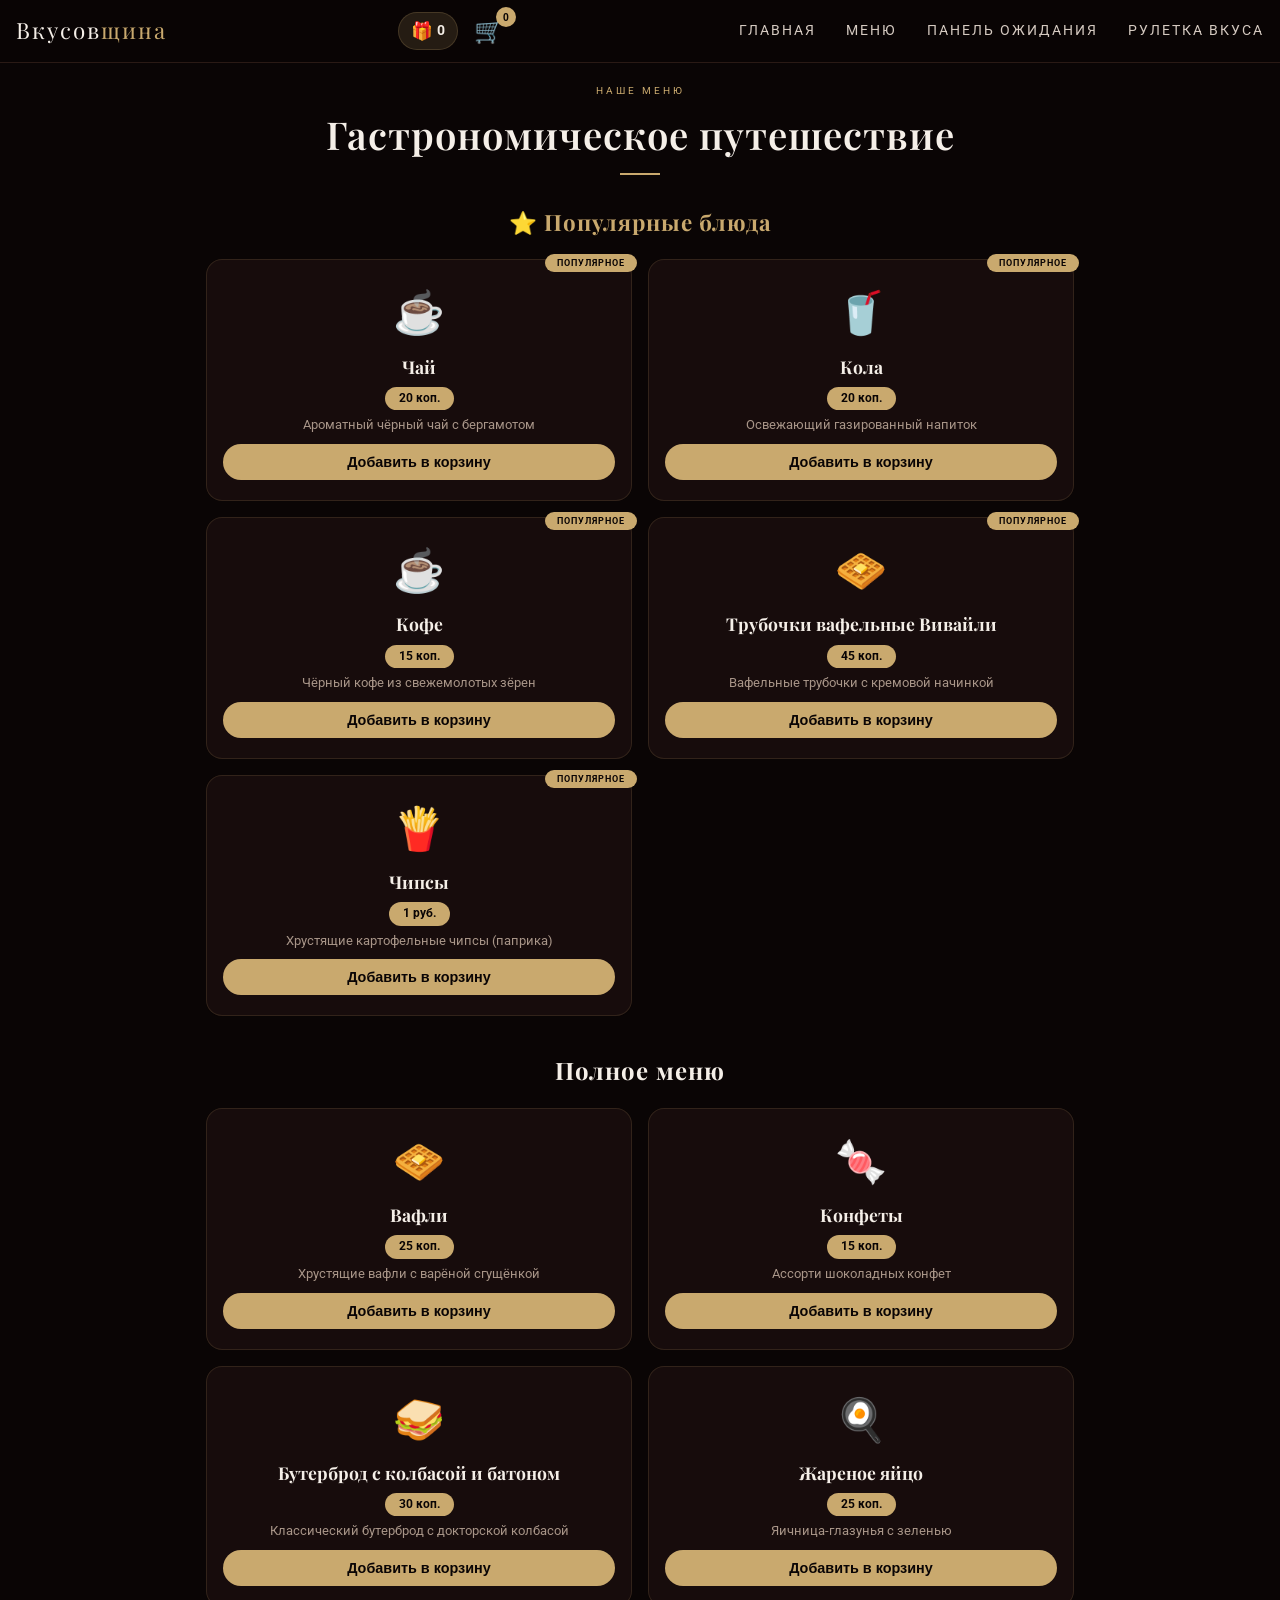
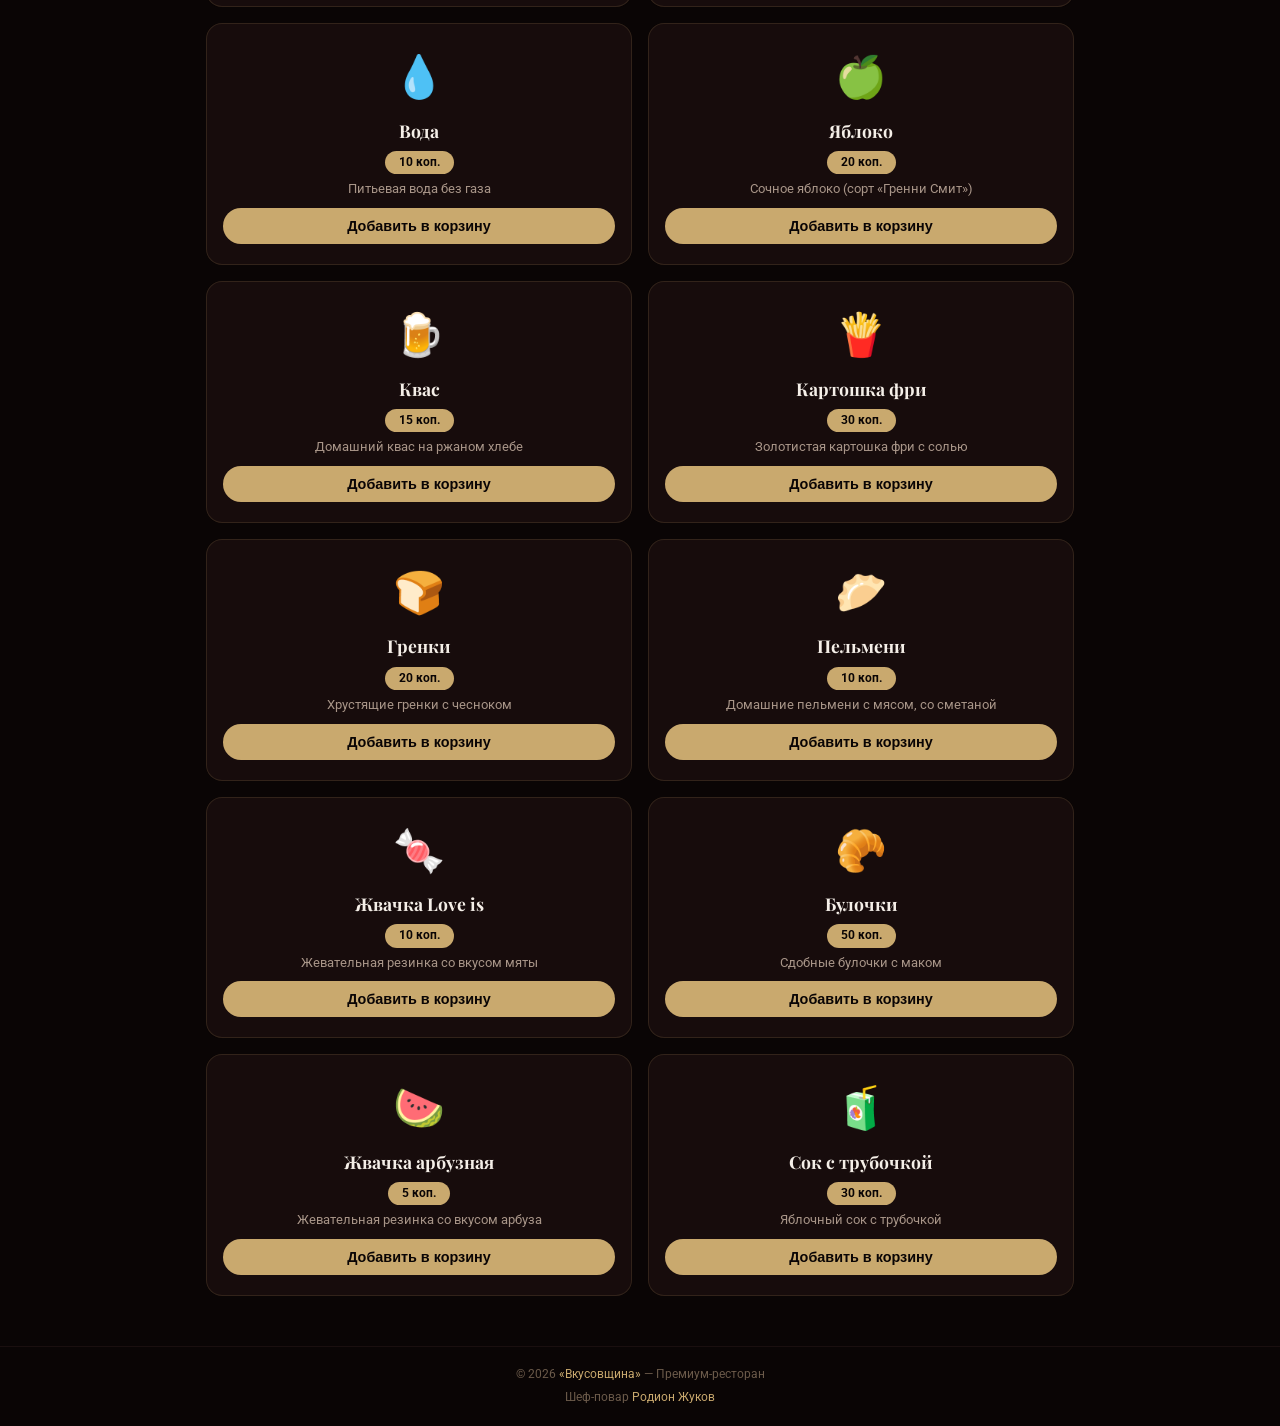
==== commit 9df83aad: "Update menu.html" ====
--- a/menu.html
+++ b/menu.html
@@ -5,77 +5,577 @@
     <meta name="viewport" content="width=device-width, initial-scale=1.0, maximum-scale=1.0, user-scalable=yes">
     <title>Меню | Вкусовщина</title>
     <style>
-        /* все стили как в предыдущем ответе, они не изменились */
-        /* Я не буду повторять их здесь, чтобы не раздувать ответ, но в финальном файле они должны быть */
-        /* Скопируйте стили из предыдущего полного menu.html */
+        @import url('https://fonts.googleapis.com/css2?family=Playfair+Display:ital,wght@0,700;1,700&family=Roboto:wght@300;400;700&display=swap');
+
+        * { margin: 0; padding: 0; box-sizing: border-box; }
+
+        body {
+            font-family: 'Roboto', sans-serif;
+            background-color: #0a0505;
+            color: #f5efe8;
+            line-height: 1.6;
+            min-height: 100vh;
+        }
+
+        .nav {
+            background: rgba(10, 5, 5, 0.95);
+            backdrop-filter: blur(10px);
+            padding: 12px 16px;
+            position: sticky;
+            top: 0;
+            z-index: 100;
+            border-bottom: 1px solid #2a1a15;
+            display: flex;
+            justify-content: space-between;
+            align-items: center;
+        }
+        .nav .logo {
+            font-family: 'Playfair Display', serif;
+            font-size: 1.4rem;
+            color: #f5efe8;
+            letter-spacing: 2px;
+            text-decoration: none;
+        }
+        .nav .logo span { color: #c9a96e; }
+
+        .nav .nav-right {
+            display: flex;
+            align-items: center;
+            gap: 12px;
+        }
+        .nav .bonus-display {
+            color: #c9a96e;
+            font-size: 0.85rem;
+            display: flex;
+            align-items: center;
+            gap: 4px;
+            background: rgba(201, 169, 110, 0.15);
+            padding: 4px 12px;
+            border-radius: 30px;
+            border: 1px solid rgba(201, 169, 110, 0.2);
+        }
+        .nav .bonus-display .icon { font-size: 1.1rem; }
+        .nav .bonus-display .count { font-weight: 700; color: #f5efe8; }
+        .nav .cart-btn {
+            position: relative;
+            background: none;
+            border: none;
+            font-size: 1.5rem;
+            cursor: pointer;
+            color: #d4c9c0;
+            padding: 4px;
+        }
+        .nav .cart-btn .cart-count {
+            position: absolute;
+            top: -6px;
+            right: -8px;
+            background: #c9a96e;
+            color: #0a0505;
+            font-size: 0.65rem;
+            font-weight: 700;
+            border-radius: 50%;
+            width: 20px;
+            height: 20px;
+            display: flex;
+            align-items: center;
+            justify-content: center;
+        }
+        .nav .menu-toggle {
+            display: flex;
+            flex-direction: column;
+            cursor: pointer;
+            padding: 4px;
+            background: none;
+            border: none;
+            gap: 5px;
+        }
+        .nav .menu-toggle span {
+            display: block;
+            width: 28px;
+            height: 2px;
+            background: #d4c9c0;
+            border-radius: 2px;
+            transition: 0.3s;
+        }
+        .nav .menu-toggle.active span:nth-child(1) { transform: rotate(45deg) translate(5px, 5px); }
+        .nav .menu-toggle.active span:nth-child(2) { opacity: 0; }
+        .nav .menu-toggle.active span:nth-child(3) { transform: rotate(-45deg) translate(5px, -5px); }
+
+        .nav .nav-links {
+            display: none;
+            flex-direction: column;
+            position: absolute;
+            top: 60px;
+            left: 0;
+            right: 0;
+            background: rgba(10, 5, 5, 0.98);
+            backdrop-filter: blur(10px);
+            padding: 20px;
+            border-bottom: 1px solid #2a1a15;
+            gap: 12px;
+        }
+        .nav .nav-links.open { display: flex; }
+        .nav .nav-links a {
+            color: #d4c9c0;
+            text-decoration: none;
+            font-weight: 400;
+            font-size: 1.1rem;
+            text-transform: uppercase;
+            letter-spacing: 2px;
+            padding: 12px 0;
+            border-bottom: 1px solid #1a0f0f;
+            text-align: center;
+        }
+        .nav .nav-links a:last-child { border-bottom: none; }
+        .nav .nav-links a:hover { color: #c9a96e; }
+
+        .container {
+            max-width: 600px;
+            margin: 0 auto;
+            padding: 20px 16px;
+        }
+        .section-header {
+            text-align: center;
+            margin-bottom: 30px;
+        }
+        .section-header .subtitle {
+            font-size: 0.65rem;
+            color: #c9a96e;
+            text-transform: uppercase;
+            letter-spacing: 3px;
+            display: block;
+            margin-bottom: 4px;
+        }
+        .section-header h1 {
+            font-family: 'Playfair Display', serif;
+            font-size: clamp(1.8rem, 5vw, 2.4rem);
+            color: #f5efe8;
+            font-weight: 600;
+            letter-spacing: 1px;
+        }
+        .section-line {
+            width: 40px;
+            height: 2px;
+            background: #c9a96e;
+            margin: 8px auto 0;
+        }
+
+        .popular-section {
+            margin-bottom: 35px;
+        }
+        .popular-section h2 {
+            font-family: 'Playfair Display', serif;
+            font-size: 1.4rem;
+            color: #c9a96e;
+            text-align: center;
+            margin-bottom: 18px;
+            letter-spacing: 1px;
+        }
+
+        .menu-grid {
+            display: grid;
+            grid-template-columns: 1fr;
+            gap: 16px;
+        }
+        .menu-item {
+            background: rgba(26, 15, 15, 0.85);
+            backdrop-filter: blur(10px);
+            border-radius: 16px;
+            padding: 20px 16px;
+            border: 1px solid rgba(201, 169, 110, 0.15);
+            transition: all 0.3s;
+            text-align: center;
+            position: relative;
+        }
+        .menu-item .emoji {
+            font-size: 2.6rem;
+            display: block;
+            margin-bottom: 6px;
+        }
+        .menu-item h3 {
+            font-family: 'Playfair Display', serif;
+            font-size: 1.1rem;
+            color: #f5efe8;
+            margin-bottom: 2px;
+        }
+        .menu-item .price {
+            display: inline-block;
+            background: #c9a96e;
+            color: #0a0505;
+            font-weight: 700;
+            padding: 2px 14px;
+            border-radius: 20px;
+            font-size: 0.75rem;
+            margin: 4px 0 6px;
+        }
+        .menu-item p {
+            color: #a89588;
+            font-size: 0.8rem;
+            line-height: 1.4;
+        }
+        .menu-item .add-to-cart {
+            margin-top: 10px;
+            background: #c9a96e;
+            color: #0a0505;
+            border: none;
+            padding: 10px 16px;
+            border-radius: 30px;
+            font-weight: 600;
+            font-size: 0.9rem;
+            cursor: pointer;
+            transition: all 0.3s;
+            width: 100%;
+        }
+        .menu-item .add-to-cart:hover {
+            background: #e8d5a8;
+        }
+
+        .popular-badge {
+            display: inline-block;
+            background: #c9a96e;
+            color: #0a0505;
+            font-size: 0.55rem;
+            font-weight: 700;
+            padding: 2px 12px;
+            border-radius: 20px;
+            text-transform: uppercase;
+            letter-spacing: 1px;
+            position: absolute;
+            top: -6px;
+            right: -6px;
+        }
+
+        /* Модалки */
+        .modal-overlay {
+            display: none;
+            position: fixed;
+            inset: 0;
+            background: rgba(0,0,0,0.85);
+            backdrop-filter: blur(8px);
+            z-index: 200;
+            justify-content: center;
+            align-items: center;
+            padding: 20px;
+        }
+        .modal-overlay.open { display: flex; }
+        .modal {
+            background: #1a0f0f;
+            border: 2px solid #c9a96e;
+            border-radius: 24px;
+            padding: 30px 20px;
+            max-width: 450px;
+            width: 100%;
+            text-align: center;
+            animation: modalPop 0.3s ease-out;
+            position: relative;
+        }
+        @keyframes modalPop {
+            0% { transform: scale(0.95); opacity: 0; }
+            100% { transform: scale(1); opacity: 1; }
+        }
+        .modal .close-modal-btn {
+            background: #c9a96e;
+            color: #0a0505;
+            border: none;
+            padding: 10px 30px;
+            border-radius: 30px;
+            font-weight: 600;
+            font-size: 1rem;
+            cursor: pointer;
+            transition: all 0.3s;
+            margin-top: 10px;
+        }
+        .modal .close-modal-btn:hover { background: #e8d5a8; }
+        .modal .modal-close-btn {
+            position: absolute;
+            top: 10px;
+            right: 16px;
+            font-size: 1.5rem;
+            color: #a89588;
+            cursor: pointer;
+            background: none;
+            border: none;
+        }
+        .modal .modal-close-btn:hover { color: #f5efe8; }
+
+        .cart-modal .cart-items {
+            margin: 15px 0;
+            max-height: 250px;
+            overflow-y: auto;
+            text-align: left;
+        }
+        .cart-modal .cart-item {
+            display: flex;
+            justify-content: space-between;
+            padding: 8px 0;
+            border-bottom: 1px solid #2a1a15;
+        }
+        .cart-modal .cart-item .name { font-size: 0.95rem; }
+        .cart-modal .cart-item .remove-btn {
+            background: none;
+            border: none;
+            color: #a89588;
+            font-size: 1.1rem;
+            cursor: pointer;
+        }
+        .cart-modal .cart-item .remove-btn:hover { color: #e74c3c; }
+        .cart-modal .cart-total {
+            font-weight: 700;
+            margin: 10px 0;
+        }
+        .cart-modal .order-cart-btn {
+            background: #c9a96e;
+            color: #0a0505;
+            border: none;
+            padding: 12px;
+            border-radius: 30px;
+            font-weight: 600;
+            font-size: 1rem;
+            cursor: pointer;
+            width: 100%;
+            margin-top: 5px;
+        }
+        .cart-modal .order-cart-btn:hover { background: #e8d5a8; }
+        .cart-modal .empty-cart { color: #a89588; padding: 20px 0; }
+
+        /* Модалка пожелания */
+        .wish-modal textarea {
+            width: 100%;
+            padding: 10px;
+            border-radius: 12px;
+            border: 1px solid #2a1a15;
+            background: #0a0505;
+            color: #f5efe8;
+            font-size: 1rem;
+            resize: vertical;
+            min-height: 80px;
+            margin: 10px 0 16px;
+            font-family: inherit;
+        }
+        .wish-modal textarea:focus { border-color: #c9a96e; outline: none; }
+        .wish-modal .wish-label {
+            color: #d4c9c0;
+            font-size: 0.9rem;
+        }
+
+        /* Модалка успеха */
+        #orderSuccessModal .modal { border-color: #4CAF50; }
+        #orderSuccessModal .emoji-big { font-size: 3.5rem; display: block; margin-bottom: 6px; }
+        #orderSuccessModal h2 { color: #4CAF50; font-family: 'Playfair Display', serif; font-size: 1.6rem; }
+        #orderSuccessModal .message { color: #d4c9c0; margin: 10px 0; }
+        #orderSuccessModal .thanks { color: #c9a96e; font-weight: 700; margin-bottom: 10px; }
+
+        .footer {
+            background: #0a0505;
+            text-align: center;
+            padding: 18px;
+            border-top: 1px solid #1a0f0f;
+            color: #6b5a4a;
+            font-size: 0.75rem;
+            margin-top: 30px;
+        }
+        .footer span { color: #c9a96e; }
+
+        @media (min-width: 500px) {
+            .menu-grid { grid-template-columns: 1fr 1fr; }
+        }
+        @media (min-width: 768px) {
+            .nav .menu-toggle { display: none; }
+            .nav .nav-links {
+                display: flex !important;
+                flex-direction: row;
+                position: static;
+                background: none;
+                backdrop-filter: none;
+                padding: 0;
+                border: none;
+                gap: 30px;
+            }
+            .nav .nav-links a {
+                font-size: 0.85rem;
+                padding: 6px 0;
+                border-bottom: none;
+                text-align: left;
+            }
+            .container { max-width: 900px; }
+        }
     </style>
 </head>
 <body>
-    <!-- навигация и контент те же, что были -->
-    <!-- ... -->
+
+    <!-- НАВИГАЦИЯ -->
+    <nav class="nav">
+        <a href="index.html" class="logo">Вкусов<span>щина</span></a>
+        <div class="nav-right">
+            <div class="bonus-display" id="bonusDisplay">
+                <span class="icon">🎁</span>
+                <span class="count" id="bonusCount">0</span>
+            </div>
+            <button class="cart-btn" id="cartBtn" aria-label="Корзина">
+                🛒
+                <span class="cart-count" id="cartCount">0</span>
+            </button>
+            <button class="menu-toggle" id="menuToggle" aria-label="Открыть меню">
+                <span></span><span></span><span></span>
+            </button>
+        </div>
+        <div class="nav-links" id="navLinks">
+            <a href="index.html">Главная</a>
+            <a href="menu.html">Меню</a>
+            <a href="status.html">Панель ожидания</a>
+            <a href="roulette.html">Рулетка Вкуса</a>
+        </div>
+    </nav>
+
+    <div class="container">
+        <div class="section-header">
+            <span class="subtitle">Наше меню</span>
+            <h1>Гастрономическое путешествие</h1>
+            <div class="section-line"></div>
+        </div>
+
+        <div class="popular-section">
+            <h2>⭐ Популярные блюда</h2>
+            <div class="menu-grid" id="popularGrid"></div>
+        </div>
+
+        <h2 style="font-family:'Playfair Display',serif;font-size:1.5rem;color:#f5efe8;text-align:center;margin-bottom:18px;letter-spacing:1px;">Полное меню</h2>
+        <div class="menu-grid" id="menuGrid"></div>
+    </div>
+
+    <!-- МОДАЛКА КОРЗИНЫ -->
+    <div class="modal-overlay cart-modal" id="cartModal">
+        <div class="modal">
+            <button class="modal-close-btn" id="closeCartBtn">✕</button>
+            <h2 style="text-align:center;">🛒 Корзина</h2>
+            <div class="cart-items" id="cartItems"></div>
+            <div class="cart-total" id="cartTotal">Итого: 0 блюд</div>
+            <button class="order-cart-btn" id="orderCartBtn">Оформить заказ</button>
+        </div>
+    </div>
+
+    <!-- МОДАЛКА ПОЖЕЛАНИЯ -->
+    <div class="modal-overlay wish-modal" id="wishModal">
+        <div class="modal">
+            <button class="modal-close-btn" id="closeWishBtn">✕</button>
+            <h2>📝 Пожелание к заказу</h2>
+            <p class="wish-label">Оставьте комментарий для повара (необязательно)</p>
+            <textarea id="wishText" placeholder="Например: без лука, побольше соуса..."></textarea>
+            <button class="close-modal-btn" id="confirmOrderBtn">Отправить заказ</button>
+        </div>
+    </div>
+
+    <!-- МОДАЛКА УСПЕШНОГО ЗАКАЗА -->
+    <div class="modal-overlay" id="orderSuccessModal">
+        <div class="modal">
+            <span class="emoji-big">✅</span>
+            <h2>Заказ оформлен!</h2>
+            <div class="message">Ваш заказ принят! Мы уже начали готовить.<br>Следите за статусом в <strong>Панели ожидания</strong>.</div>
+            <div class="thanks">Спасибо, что выбрали «Вкусовщину»!</div>
+            <button class="close-modal-btn" id="closeSuccessBtn">Отлично!</button>
+        </div>
+    </div>
+
+    <footer class="footer">
+        <p>© 2026 <span>«Вкусовщина»</span> — Премиум-ресторан</p>
+        <p style="margin-top: 4px;">Шеф-повар <span>Родион Жуков</span></p>
+    </footer>
 
     <script>
         // ===== ВСЯ ЛОГИКА =====
+
         const TELEGRAM_BOT_TOKEN = '8752139780:AAEIbtDqq2F3FJ2TqFWcINLWg6Zml8UyAQI';
         const TELEGRAM_CHAT_ID = '7892506421';
-        const SERVER_URL = 'https://vkusovshina-server.onrender.com'; // <-- ВАШ URL
-
-        // ... (все функции, кроме createOrder, остаются без изменений)
-
-        // ----- СОЗДАНИЕ ЗАКАЗА (с отправкой на сервер) -----
-        function createOrder(wish) {
-            if (cart.length === 0) {
-                alert('Корзина пуста!');
-                return;
-            }
-            const userName = localStorage.getItem('userName') || 'Гость';
-            const orderId = Date.now().toString(36) + Math.random().toString(36).substr(2, 4);
-            const total = cart.reduce((sum, d) => sum + parseFloat(d.price.replace(/\D/g,'')) || 0, 0);
-            const dishesList = cart.map((d, i) => `${i+1}. ${d.emoji} ${d.name} (${d.price})`).join('\n');
-
-            const orderData = {
-                id: orderId,
-                items: cart.map(d => ({ name: d.name, emoji: d.emoji, price: d.price })),
-                total: total,
-                wish: wish || 'Без пожеланий',
-                userName: userName,
-                createdAt: Date.now()
-            };
-
-            // Отправляем на сервер
-            fetch(`${SERVER_URL}/orders`, {
-                method: 'POST',
-                headers: { 'Content-Type': 'application/json' },
-                body: JSON.stringify(orderData)
-            })
-            .then(response => response.json())
-            .then(data => {
-                console.log('Заказ сохранён на сервере:', data);
-                // Начисляем бонусы локально
-                const bonusEarned = Math.floor(total * 0.1);
-                let currentBonus = parseInt(localStorage.getItem('bonus')) || 0;
-                currentBonus += bonusEarned;
-                localStorage.setItem('bonus', currentBonus);
-
-                // Отправляем в Telegram с кнопкой
-                const msg = `🆕 <b>Новый заказ #${orderId}</b>\n\n👤 Имя: ${userName}\n📋 Блюда:\n${dishesList}\n💰 Сумма: ${total} коп.\n📝 Пожелание: ${wish || 'Нет'}\n\n🕒 Статус: готовится (10 минут)`;
-                const inlineKeyboard = {
-                    inline_keyboard: [
-                        [{ text: '✅ Подтвердить заказ', callback_data: `confirm_${orderId}` }]
-                    ]
-                };
-                sendTelegramMessageWithButton(msg, inlineKeyboard);
-
-                clearCart();
-                showOrderSuccess();
-                document.getElementById('wishModal').classList.remove('open');
-            })
-            .catch(error => {
-                console.error('Ошибка отправки заказа:', error);
-                alert('Не удалось создать заказ. Попробуйте позже.');
-            });
-        }
-
+        const SERVER_URL = 'https://vkusovshina-server.onrender.com'; // твой сервер
+
+        // ----- ДАННЫЕ БЛЮД -----
+        const allDishes = [
+            { name: 'Чай', emoji: '☕', price: '20 коп.', desc: 'Ароматный чёрный чай с бергамотом' },
+            { name: 'Вафли', emoji: '🧇', price: '25 коп.', desc: 'Хрустящие вафли с варёной сгущёнкой' },
+            { name: 'Конфеты', emoji: '🍬', price: '15 коп.', desc: 'Ассорти шоколадных конфет' },
+            { name: 'Бутерброд с колбасой и батоном', emoji: '🥪', price: '30 коп.', desc: 'Классический бутерброд с докторской колбасой' },
+            { name: 'Жареное яйцо', emoji: '🍳', price: '25 коп.', desc: 'Яичница-глазунья с зеленью' },
+            { name: 'Вода', emoji: '💧', price: '10 коп.', desc: 'Питьевая вода без газа' },
+            { name: 'Кола', emoji: '🥤', price: '20 коп.', desc: 'Освежающий газированный напиток' },
+            { name: 'Яблоко', emoji: '🍏', price: '20 коп.', desc: 'Сочное яблоко (сорт «Гренни Смит»)' },
+            { name: 'Квас', emoji: '🍺', price: '15 коп.', desc: 'Домашний квас на ржаном хлебе' },
+            { name: 'Кофе', emoji: '☕', price: '15 коп.', desc: 'Чёрный кофе из свежемолотых зёрен' },
+            { name: 'Картошка фри', emoji: '🍟', price: '30 коп.', desc: 'Золотистая картошка фри с солью' },
+            { name: 'Гренки', emoji: '🍞', price: '20 коп.', desc: 'Хрустящие гренки с чесноком' },
+            { name: 'Трубочки вафельные Вивайли', emoji: '🧇', price: '45 коп.', desc: 'Вафельные трубочки с кремовой начинкой' },
+            { name: 'Пельмени', emoji: '🥟', price: '10 коп.', desc: 'Домашние пельмени с мясом, со сметаной' },
+            { name: 'Чипсы', emoji: '🍟', price: '1 руб.', desc: 'Хрустящие картофельные чипсы (паприка)' },
+            { name: 'Жвачка Love is', emoji: '🍬', price: '10 коп.', desc: 'Жевательная резинка со вкусом мяты' },
+            { name: 'Булочки', emoji: '🥐', price: '50 коп.', desc: 'Сдобные булочки с маком' },
+            { name: 'Жвачка арбузная', emoji: '🍉', price: '5 коп.', desc: 'Жевательная резинка со вкусом арбуза' },
+            { name: 'Сок с трубочкой', emoji: '🧃', price: '30 коп.', desc: 'Яблочный сок с трубочкой' }
+        ];
+
+        const popularNames = ['Трубочки вафельные Вивайли', 'Чипсы', 'Кофе', 'Чай', 'Кола'];
+        const popularDishes = allDishes.filter(d => popularNames.includes(d.name));
+        const menuDishes = allDishes.filter(d => !popularNames.includes(d.name));
+
+        // ----- КОРЗИНА, БОНУСЫ -----
+        let cart = JSON.parse(localStorage.getItem('cart')) || [];
+
+        function saveCart() {
+            localStorage.setItem('cart', JSON.stringify(cart));
+            updateCartUI();
+            updateBonusUI();
+        }
+
+        function updateCartUI() {
+            document.getElementById('cartCount').textContent = cart.length;
+        }
+
+        function updateBonusUI() {
+            const bonus = parseInt(localStorage.getItem('bonus')) || 0;
+            document.getElementById('bonusCount').textContent = bonus;
+        }
+
+        function addToCart(dishName) {
+            const dish = allDishes.find(d => d.name === dishName);
+            if (!dish) return;
+            cart.push({ ...dish });
+            saveCart();
+            showNotification(`${dish.emoji} ${dish.name} добавлено в корзину!`);
+        }
+
+        function removeFromCart(index) {
+            cart.splice(index, 1);
+            saveCart();
+            renderCartModal();
+        }
+
+        function clearCart() {
+            cart = [];
+            saveCart();
+            renderCartModal();
+        }
+
+        function showNotification(text) {
+            const notif = document.createElement('div');
+            notif.style.cssText = `
+                position: fixed; bottom: 80px; left: 50%; transform: translateX(-50%);
+                background: #1a0f0f; color: #f5efe8;
+                padding: 14px 24px; border-radius: 30px;
+                border: 1px solid #c9a96e;
+                box-shadow: 0 4px 20px rgba(0,0,0,0.6);
+                z-index: 999; font-weight: 500;
+                transition: opacity 0.5s;
+                max-width: 90%;
+                text-align: center;
+                font-size: 1rem;
+            `;
+            notif.textContent = text;
+            document.body.appendChild(notif);
+            setTimeout(() => {
+                notif.style.opacity = '0';
+                setTimeout(() => notif.remove(), 500);
+            }, 2500);
+        }
+
+        // ----- TELEGRAM (с кнопкой) -----
         function sendTelegramMessageWithButton(text, keyboard) {
             const url = `https://api.telegram.org/bot${TELEGRAM_BOT_TOKEN}/sendMessage`;
             return fetch(url, {
@@ -97,7 +597,191 @@
             .catch(err => console.error('❌ Ошибка:', err));
         }
 
-        // ... остальной код (рендер меню, бургер, обработчики) без изменений
+        // ----- СОЗДАНИЕ ЗАКАЗА -----
+        function createOrder(wish) {
+            if (cart.length === 0) {
+                alert('Корзина пуста!');
+                return;
+            }
+            const userName = localStorage.getItem('userName') || 'Гость';
+            const orderId = Date.now().toString(36) + Math.random().toString(36).substr(2, 4);
+            const total = cart.reduce((sum, d) => sum + parseFloat(d.price.replace(/\D/g,'')) || 0, 0);
+            const dishesList = cart.map((d, i) => `${i+1}. ${d.emoji} ${d.name} (${d.price})`).join('\n');
+
+            const orderData = {
+                id: orderId,
+                items: cart.map(d => ({ name: d.name, emoji: d.emoji, price: d.price })),
+                total: total,
+                wish: wish || 'Без пожеланий',
+                userName: userName,
+                createdAt: Date.now()
+            };
+
+            fetch(`${SERVER_URL}/orders`, {
+                method: 'POST',
+                headers: { 'Content-Type': 'application/json' },
+                body: JSON.stringify(orderData)
+            })
+            .then(response => response.json())
+            .then(data => {
+                console.log('Заказ сохранён на сервере:', data);
+                // Бонусы
+                const bonusEarned = Math.floor(total * 0.1);
+                let currentBonus = parseInt(localStorage.getItem('bonus')) || 0;
+                currentBonus += bonusEarned;
+                localStorage.setItem('bonus', currentBonus);
+
+                // Сообщение в Telegram с кнопкой
+                const msg = `🆕 <b>Новый заказ #${orderId}</b>\n\n👤 Имя: ${userName}\n📋 Блюда:\n${dishesList}\n💰 Сумма: ${total} коп.\n📝 Пожелание: ${wish || 'Нет'}\n\n🕒 Статус: готовится (10 минут)`;
+                const inlineKeyboard = {
+                    inline_keyboard: [
+                        [{ text: '✅ Подтвердить заказ', callback_data: `confirm_${orderId}` }]
+                    ]
+                };
+                sendTelegramMessageWithButton(msg, inlineKeyboard);
+
+                clearCart();
+                showOrderSuccess();
+                document.getElementById('wishModal').classList.remove('open');
+            })
+            .catch(error => {
+                console.error('Ошибка отправки заказа:', error);
+                alert('Не удалось создать заказ. Попробуйте позже.');
+            });
+        }
+
+        function showOrderSuccess() {
+            const modal = document.getElementById('orderSuccessModal');
+            modal.classList.add('open');
+            document.getElementById('closeSuccessBtn').onclick = function() {
+                modal.classList.remove('open');
+            };
+            modal.onclick = function(e) {
+                if (e.target === modal) modal.classList.remove('open');
+            };
+            document.addEventListener('keydown', function esc(e) {
+                if (e.key === 'Escape' && modal.classList.contains('open')) {
+                    modal.classList.remove('open');
+                    document.removeEventListener('keydown', esc);
+                }
+            });
+        }
+
+        // ----- МОДАЛКА КОРЗИНЫ -----
+        function renderCartModal() {
+            const container = document.getElementById('cartItems');
+            const totalSpan = document.getElementById('cartTotal');
+            if (cart.length === 0) {
+                container.innerHTML = `<div class="empty-cart">Корзина пуста</div>`;
+                totalSpan.textContent = 'Итого: 0 блюд';
+                return;
+            }
+            let html = '';
+            cart.forEach((item, idx) => {
+                html += `
+                    <div class="cart-item">
+                        <span class="name">${item.emoji} ${item.name} (${item.price})</span>
+                        <button class="remove-btn" data-index="${idx}">✕</button>
+                    </div>
+                `;
+            });
+            container.innerHTML = html;
+            totalSpan.textContent = `Итого: ${cart.length} блюд`;
+            container.querySelectorAll('.remove-btn').forEach(btn => {
+                btn.addEventListener('click', function() {
+                    const idx = parseInt(this.dataset.index);
+                    removeFromCart(idx);
+                });
+            });
+        }
+
+        function openWishModal() {
+            if (cart.length === 0) {
+                alert('Корзина пуста!');
+                return;
+            }
+            document.getElementById('wishModal').classList.add('open');
+            document.getElementById('wishText').value = '';
+        }
+
+        // ----- ОТРИСОВКА МЕНЮ -----
+        function renderDishes(containerId, dishes, isPopular = false) {
+            const container = document.getElementById(containerId);
+            container.innerHTML = dishes.map(d => `
+                <div class="menu-item">
+                    ${isPopular ? '<span class="popular-badge">Популярное</span>' : ''}
+                    <span class="emoji">${d.emoji}</span>
+                    <h3>${d.name}</h3>
+                    <span class="price">${d.price}</span>
+                    <p>${d.desc}</p>
+                    <button class="add-to-cart" data-name="${d.name}">Добавить в корзину</button>
+                </div>
+            `).join('');
+
+            container.querySelectorAll('.add-to-cart').forEach(btn => {
+                btn.addEventListener('click', function() {
+                    const name = this.dataset.name;
+                    addToCart(name);
+                });
+            });
+        }
+
+        // ===== СОБЫТИЯ =====
+
+        // Бургер
+        const toggle = document.getElementById('menuToggle');
+        const links = document.getElementById('navLinks');
+        toggle.addEventListener('click', function() {
+            this.classList.toggle('active');
+            links.classList.toggle('open');
+        });
+        links.querySelectorAll('a').forEach(link => {
+            link.addEventListener('click', () => {
+                toggle.classList.remove('active');
+                links.classList.remove('open');
+            });
+        });
+
+        // Корзина
+        document.getElementById('cartBtn').addEventListener('click', function() {
+            renderCartModal();
+            document.getElementById('cartModal').classList.add('open');
+        });
+        document.getElementById('closeCartBtn').addEventListener('click', function() {
+            document.getElementById('cartModal').classList.remove('open');
+        });
+        document.getElementById('cartModal').addEventListener('click', function(e) {
+            if (e.target === this) this.classList.remove('open');
+        });
+        document.getElementById('orderCartBtn').addEventListener('click', openWishModal);
+
+        // Модалка пожелания
+        document.getElementById('closeWishBtn').addEventListener('click', function() {
+            document.getElementById('wishModal').classList.remove('open');
+        });
+        document.getElementById('wishModal').addEventListener('click', function(e) {
+            if (e.target === this) this.classList.remove('open');
+        });
+        document.getElementById('confirmOrderBtn').addEventListener('click', function() {
+            const wish = document.getElementById('wishText').value.trim();
+            createOrder(wish);
+        });
+
+        // ----- ЗАПУСК -----
+        renderDishes('popularGrid', popularDishes, true);
+        renderDishes('menuGrid', menuDishes, false);
+        updateCartUI();
+        updateBonusUI();
+
+        // Синхронизация при изменении localStorage
+        window.addEventListener('storage', function(e) {
+            if (e.key === 'cart') {
+                cart = JSON.parse(e.newValue) || [];
+                updateCartUI();
+            }
+            if (e.key === 'bonus') updateBonusUI();
+        });
     </script>
+
 </body>
 </html>
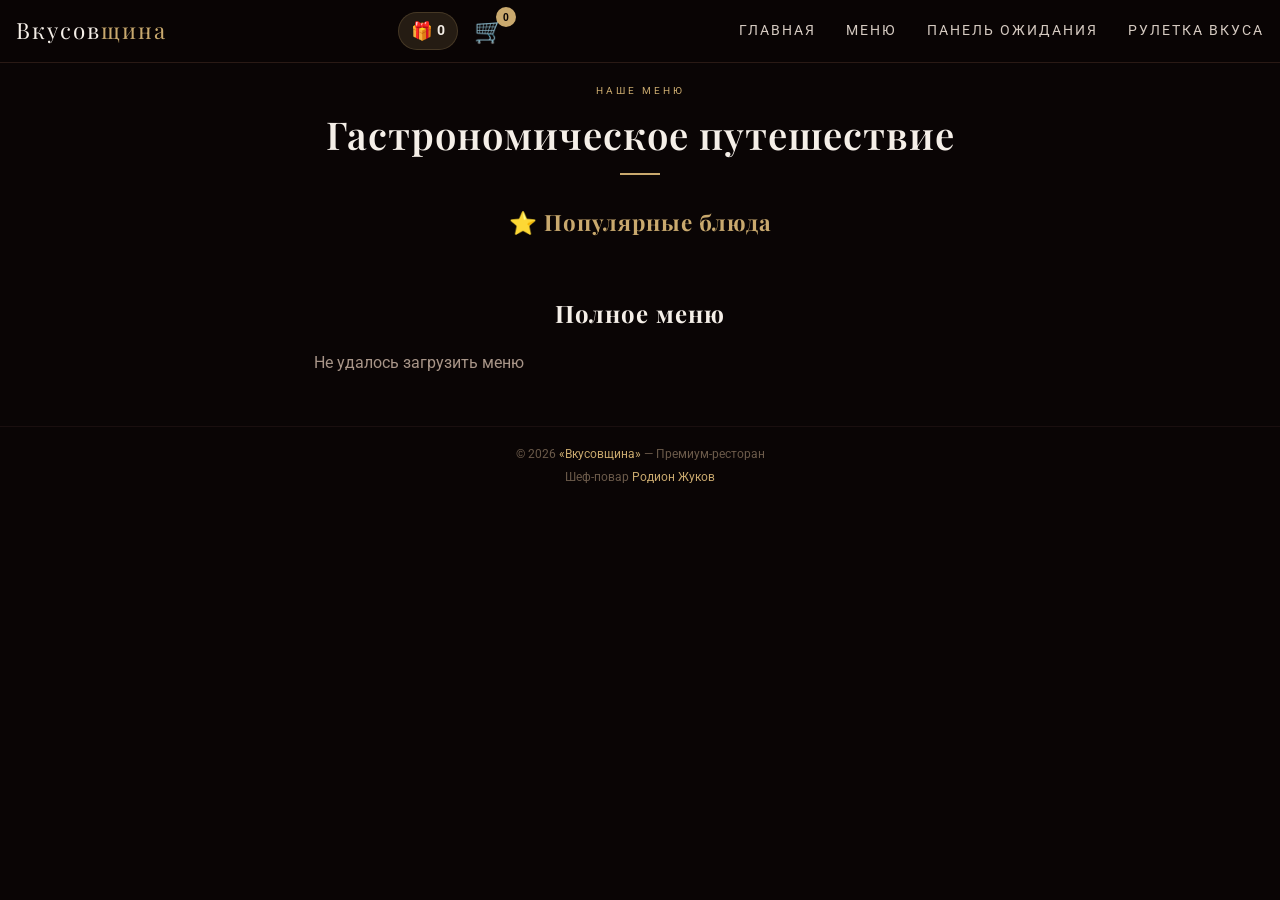
==== commit 1b0b1c7e: "Update menu.html" ====
--- a/menu.html
+++ b/menu.html
@@ -349,13 +349,33 @@
             font-size: 1rem;
             resize: vertical;
             min-height: 80px;
-            margin: 10px 0 16px;
+            margin: 10px 0 12px;
             font-family: inherit;
         }
         .wish-modal textarea:focus { border-color: #c9a96e; outline: none; }
         .wish-modal .wish-label {
             color: #d4c9c0;
             font-size: 0.9rem;
+        }
+        .wish-modal .bonus-checkbox {
+            display: flex;
+            align-items: center;
+            gap: 10px;
+            justify-content: center;
+            margin: 10px 0 6px;
+            color: #d4c9c0;
+            font-size: 0.95rem;
+        }
+        .wish-modal .bonus-checkbox input[type="checkbox"] {
+            width: 20px;
+            height: 20px;
+            accent-color: #c9a96e;
+            cursor: pointer;
+        }
+        .wish-modal .bonus-info {
+            font-size: 0.8rem;
+            color: #a89588;
+            margin-bottom: 8px;
         }
 
         /* Модалка успеха */
@@ -407,7 +427,7 @@
     <nav class="nav">
         <a href="index.html" class="logo">Вкусов<span>щина</span></a>
         <div class="nav-right">
-            <div class="bonus-display" id="bonusDisplay">
+            <div class="bonus-display">
                 <span class="icon">🎁</span>
                 <span class="count" id="bonusCount">0</span>
             </div>
@@ -454,13 +474,20 @@
         </div>
     </div>
 
-    <!-- МОДАЛКА ПОЖЕЛАНИЯ -->
+    <!-- МОДАЛКА ПОЖЕЛАНИЯ + БОНУСЫ -->
     <div class="modal-overlay wish-modal" id="wishModal">
         <div class="modal">
             <button class="modal-close-btn" id="closeWishBtn">✕</button>
             <h2>📝 Пожелание к заказу</h2>
             <p class="wish-label">Оставьте комментарий для повара (необязательно)</p>
             <textarea id="wishText" placeholder="Например: без лука, побольше соуса..."></textarea>
+
+            <div class="bonus-checkbox">
+                <input type="checkbox" id="useBonusCheck">
+                <label for="useBonusCheck">🎁 Использовать бонусы (<span id="bonusAvailableLabel">0</span> баллов = <span id="bonusAmountLabel">0</span> коп.)</label>
+            </div>
+            <div class="bonus-info">После списания бонусов сумма заказа уменьшится</div>
+
             <button class="close-modal-btn" id="confirmOrderBtn">Отправить заказ</button>
         </div>
     </div>
@@ -482,42 +509,16 @@
     </footer>
 
     <script>
-        // ===== ВСЯ ЛОГИКА =====
-
+        // ===== ГЛОБАЛЬНЫЕ НАСТРОЙКИ =====
+        const SERVER_URL = 'https://vkusovshina-server.onrender.com';
         const TELEGRAM_BOT_TOKEN = '8752139780:AAEIbtDqq2F3FJ2TqFWcINLWg6Zml8UyAQI';
         const TELEGRAM_CHAT_ID = '7892506421';
-        const SERVER_URL = 'https://vkusovshina-server.onrender.com'; // твой сервер
-
-        // ----- ДАННЫЕ БЛЮД -----
-        const allDishes = [
-            { name: 'Чай', emoji: '☕', price: '20 коп.', desc: 'Ароматный чёрный чай с бергамотом' },
-            { name: 'Вафли', emoji: '🧇', price: '25 коп.', desc: 'Хрустящие вафли с варёной сгущёнкой' },
-            { name: 'Конфеты', emoji: '🍬', price: '15 коп.', desc: 'Ассорти шоколадных конфет' },
-            { name: 'Бутерброд с колбасой и батоном', emoji: '🥪', price: '30 коп.', desc: 'Классический бутерброд с докторской колбасой' },
-            { name: 'Жареное яйцо', emoji: '🍳', price: '25 коп.', desc: 'Яичница-глазунья с зеленью' },
-            { name: 'Вода', emoji: '💧', price: '10 коп.', desc: 'Питьевая вода без газа' },
-            { name: 'Кола', emoji: '🥤', price: '20 коп.', desc: 'Освежающий газированный напиток' },
-            { name: 'Яблоко', emoji: '🍏', price: '20 коп.', desc: 'Сочное яблоко (сорт «Гренни Смит»)' },
-            { name: 'Квас', emoji: '🍺', price: '15 коп.', desc: 'Домашний квас на ржаном хлебе' },
-            { name: 'Кофе', emoji: '☕', price: '15 коп.', desc: 'Чёрный кофе из свежемолотых зёрен' },
-            { name: 'Картошка фри', emoji: '🍟', price: '30 коп.', desc: 'Золотистая картошка фри с солью' },
-            { name: 'Гренки', emoji: '🍞', price: '20 коп.', desc: 'Хрустящие гренки с чесноком' },
-            { name: 'Трубочки вафельные Вивайли', emoji: '🧇', price: '45 коп.', desc: 'Вафельные трубочки с кремовой начинкой' },
-            { name: 'Пельмени', emoji: '🥟', price: '10 коп.', desc: 'Домашние пельмени с мясом, со сметаной' },
-            { name: 'Чипсы', emoji: '🍟', price: '1 руб.', desc: 'Хрустящие картофельные чипсы (паприка)' },
-            { name: 'Жвачка Love is', emoji: '🍬', price: '10 коп.', desc: 'Жевательная резинка со вкусом мяты' },
-            { name: 'Булочки', emoji: '🥐', price: '50 коп.', desc: 'Сдобные булочки с маком' },
-            { name: 'Жвачка арбузная', emoji: '🍉', price: '5 коп.', desc: 'Жевательная резинка со вкусом арбуза' },
-            { name: 'Сок с трубочкой', emoji: '🧃', price: '30 коп.', desc: 'Яблочный сок с трубочкой' }
-        ];
-
-        const popularNames = ['Трубочки вафельные Вивайли', 'Чипсы', 'Кофе', 'Чай', 'Кола'];
-        const popularDishes = allDishes.filter(d => popularNames.includes(d.name));
-        const menuDishes = allDishes.filter(d => !popularNames.includes(d.name));
-
-        // ----- КОРЗИНА, БОНУСЫ -----
+
+        // ===== ПЕРЕМЕННЫЕ =====
+        let allDishes = [];
         let cart = JSON.parse(localStorage.getItem('cart')) || [];
 
+        // ===== КОРЗИНА И БОНУСЫ =====
         function saveCart() {
             localStorage.setItem('cart', JSON.stringify(cart));
             updateCartUI();
@@ -531,6 +532,12 @@
         function updateBonusUI() {
             const bonus = parseInt(localStorage.getItem('bonus')) || 0;
             document.getElementById('bonusCount').textContent = bonus;
+            const availableLabel = document.getElementById('bonusAvailableLabel');
+            const amountLabel = document.getElementById('bonusAmountLabel');
+            if (availableLabel && amountLabel) {
+                availableLabel.textContent = bonus;
+                amountLabel.textContent = bonus;
+            }
         }
 
         function addToCart(dishName) {
@@ -575,7 +582,7 @@
             }, 2500);
         }
 
-        // ----- TELEGRAM (с кнопкой) -----
+        // ===== TELEGRAM (с кнопкой) =====
         function sendTelegramMessageWithButton(text, keyboard) {
             const url = `https://api.telegram.org/bot${TELEGRAM_BOT_TOKEN}/sendMessage`;
             return fetch(url, {
@@ -597,15 +604,26 @@
             .catch(err => console.error('❌ Ошибка:', err));
         }
 
-        // ----- СОЗДАНИЕ ЗАКАЗА -----
-        function createOrder(wish) {
+        // ===== СОЗДАНИЕ ЗАКАЗА =====
+        function createOrder(wish, useBonus) {
             if (cart.length === 0) {
                 alert('Корзина пуста!');
                 return;
             }
+
             const userName = localStorage.getItem('userName') || 'Гость';
             const orderId = Date.now().toString(36) + Math.random().toString(36).substr(2, 4);
-            const total = cart.reduce((sum, d) => sum + parseFloat(d.price.replace(/\D/g,'')) || 0, 0);
+            let total = cart.reduce((sum, d) => sum + parseFloat(d.price.replace(/\D/g,'')) || 0, 0);
+            let bonusUsed = 0;
+            let currentBonus = parseInt(localStorage.getItem('bonus')) || 0;
+
+            if (useBonus && currentBonus > 0) {
+                bonusUsed = Math.min(currentBonus, total);
+                total = total - bonusUsed;
+                currentBonus = currentBonus - bonusUsed;
+                localStorage.setItem('bonus', currentBonus);
+            }
+
             const dishesList = cart.map((d, i) => `${i+1}. ${d.emoji} ${d.name} (${d.price})`).join('\n');
 
             const orderData = {
@@ -614,7 +632,8 @@
                 total: total,
                 wish: wish || 'Без пожеланий',
                 userName: userName,
-                createdAt: Date.now()
+                createdAt: Date.now(),
+                bonusUsed: bonusUsed
             };
 
             fetch(`${SERVER_URL}/orders`, {
@@ -625,14 +644,16 @@
             .then(response => response.json())
             .then(data => {
                 console.log('Заказ сохранён на сервере:', data);
-                // Бонусы
-                const bonusEarned = Math.floor(total * 0.1);
-                let currentBonus = parseInt(localStorage.getItem('bonus')) || 0;
+                const bonusEarned = Math.floor((total + bonusUsed) * 0.1);
                 currentBonus += bonusEarned;
                 localStorage.setItem('bonus', currentBonus);
-
-                // Сообщение в Telegram с кнопкой
-                const msg = `🆕 <b>Новый заказ #${orderId}</b>\n\n👤 Имя: ${userName}\n📋 Блюда:\n${dishesList}\n💰 Сумма: ${total} коп.\n📝 Пожелание: ${wish || 'Нет'}\n\n🕒 Статус: готовится (10 минут)`;
+                updateBonusUI();
+
+                let msg = `🆕 <b>Новый заказ #${orderId}</b>\n\n👤 Имя: ${userName}\n📋 Блюда:\n${dishesList}\n💰 Сумма: ${total + bonusUsed} коп.`;
+                if (bonusUsed > 0) {
+                    msg += `\n🎁 Списанные бонусы: ${bonusUsed} коп.\n💳 Итоговая сумма: ${total} коп.`;
+                }
+                msg += `\n📝 Пожелание: ${wish || 'Нет'}\n\n🕒 Статус: готовится (10 минут)`;
                 const inlineKeyboard = {
                     inline_keyboard: [
                         [{ text: '✅ Подтвердить заказ', callback_data: `confirm_${orderId}` }]
@@ -667,7 +688,7 @@
             });
         }
 
-        // ----- МОДАЛКА КОРЗИНЫ -----
+        // ===== МОДАЛКА КОРЗИНЫ =====
         function renderCartModal() {
             const container = document.getElementById('cartItems');
             const totalSpan = document.getElementById('cartTotal');
@@ -700,20 +721,43 @@
                 alert('Корзина пуста!');
                 return;
             }
+            updateBonusUI();
+            document.getElementById('useBonusCheck').checked = false;
             document.getElementById('wishModal').classList.add('open');
             document.getElementById('wishText').value = '';
         }
 
-        // ----- ОТРИСОВКА МЕНЮ -----
+        // ===== ЗАГРУЗКА МЕНЮ С СЕРВЕРА =====
+        async function loadMenu() {
+            try {
+                const response = await fetch(`${SERVER_URL}/menu`);
+                allDishes = await response.json();
+
+                const popResponse = await fetch(`${SERVER_URL}/popular`);
+                const popularDishes = await popResponse.json();
+
+                renderDishes('popularGrid', popularDishes, true);
+                renderDishes('menuGrid', allDishes, false);
+            } catch (e) {
+                console.error('Ошибка загрузки меню:', e);
+                document.getElementById('menuGrid').innerHTML = '<p style="text-align:center;color:#a89588;">Не удалось загрузить меню</p>';
+            }
+        }
+
         function renderDishes(containerId, dishes, isPopular = false) {
             const container = document.getElementById(containerId);
+            if (!container) return;
+            if (!dishes || dishes.length === 0) {
+                container.innerHTML = `<div style="text-align:center;color:#a89588;padding:20px;">Нет блюд</div>`;
+                return;
+            }
             container.innerHTML = dishes.map(d => `
                 <div class="menu-item">
                     ${isPopular ? '<span class="popular-badge">Популярное</span>' : ''}
                     <span class="emoji">${d.emoji}</span>
                     <h3>${d.name}</h3>
                     <span class="price">${d.price}</span>
-                    <p>${d.desc}</p>
+                    <p>${d.desc || ''}</p>
                     <button class="add-to-cart" data-name="${d.name}">Добавить в корзину</button>
                 </div>
             `).join('');
@@ -764,16 +808,16 @@
         });
         document.getElementById('confirmOrderBtn').addEventListener('click', function() {
             const wish = document.getElementById('wishText').value.trim();
-            createOrder(wish);
+            const useBonus = document.getElementById('useBonusCheck').checked;
+            createOrder(wish, useBonus);
         });
 
-        // ----- ЗАПУСК -----
-        renderDishes('popularGrid', popularDishes, true);
-        renderDishes('menuGrid', menuDishes, false);
+        // ===== ЗАПУСК =====
+        loadMenu();
         updateCartUI();
         updateBonusUI();
 
-        // Синхронизация при изменении localStorage
+        // Синхронизация при изменении localStorage в других вкладках
         window.addEventListener('storage', function(e) {
             if (e.key === 'cart') {
                 cart = JSON.parse(e.newValue) || [];
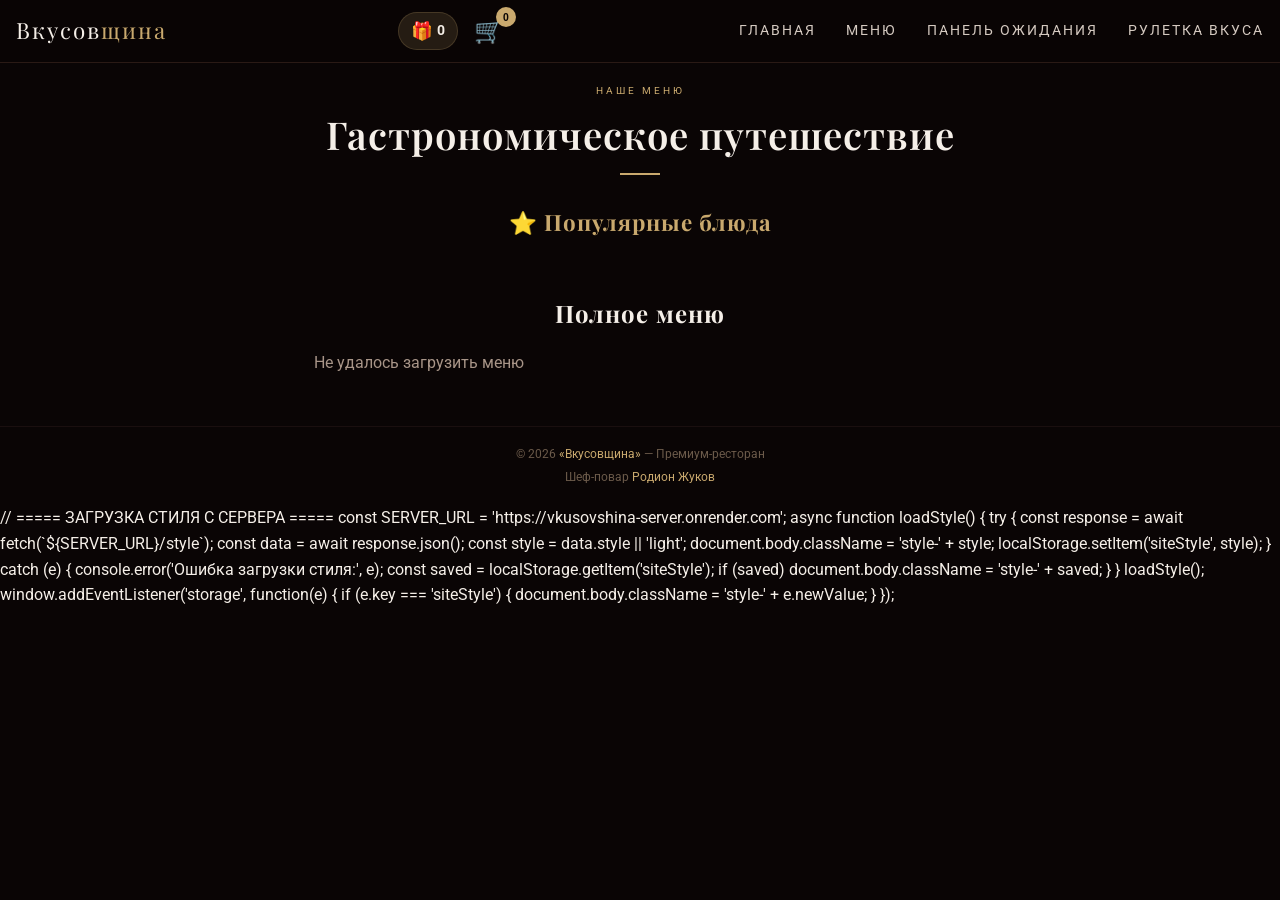
==== commit dce49f0e: "Update menu.html" ====
--- a/menu.html
+++ b/menu.html
@@ -827,5 +827,30 @@
         });
     </script>
 
+// ===== ЗАГРУЗКА СТИЛЯ С СЕРВЕРА =====
+const SERVER_URL = 'https://vkusovshina-server.onrender.com';
+
+async function loadStyle() {
+    try {
+        const response = await fetch(`${SERVER_URL}/style`);
+        const data = await response.json();
+        const style = data.style || 'light';
+        document.body.className = 'style-' + style;
+        localStorage.setItem('siteStyle', style);
+    } catch (e) {
+        console.error('Ошибка загрузки стиля:', e);
+        const saved = localStorage.getItem('siteStyle');
+        if (saved) document.body.className = 'style-' + saved;
+    }
+}
+
+loadStyle();
+
+window.addEventListener('storage', function(e) {
+    if (e.key === 'siteStyle') {
+        document.body.className = 'style-' + e.newValue;
+    }
+});
+    
 </body>
 </html>
